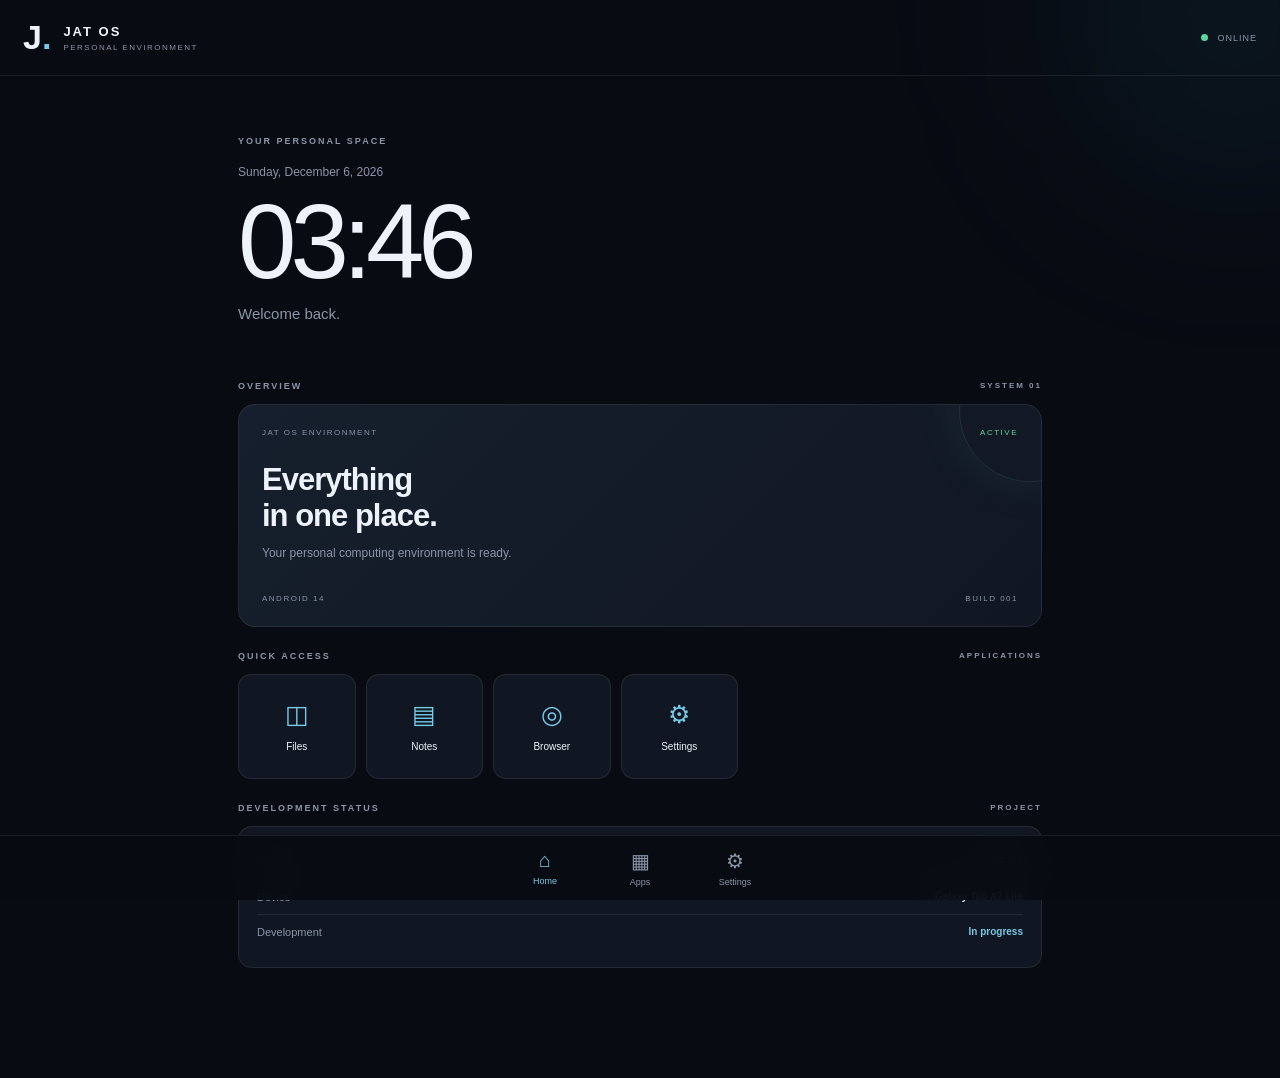
==== android/launcher/app/src/main/assets/jat-os/index.html @ a44425e5 "Build native JAT OS Android home launcher" ====
<!DOCTYPE html>
<html lang="en">
<head>
<meta charset="UTF-8">
<meta name="viewport" content="width=device-width,initial-scale=1,maximum-scale=1,user-scalable=no">
<meta name="theme-color" content="#080b12">
<title>JAT OS</title>
<link rel="stylesheet" href="style.css">
</head>
<body>

<div class="ambient"></div>

<header>
  <div class="brand">
    <div class="logo">J<span>.</span></div>
    <div>
      <div class="brand-name">JAT OS</div>
      <div class="brand-sub">PERSONAL ENVIRONMENT</div>
    </div>
  </div>
  <div class="system-status">
    <span class="status-dot"></span>
    <span>ONLINE</span>
  </div>
</header>

<main>
  <section id="home" class="screen active">
    <div class="greeting">
      <div class="eyebrow">YOUR PERSONAL SPACE</div>
      <div id="date" class="date"></div>
      <div id="clock" class="clock">00:00</div>
      <div class="welcome">Welcome back.</div>
    </div>

    <div class="section-heading">
      <span>OVERVIEW</span>
      <span class="muted">SYSTEM 01</span>
    </div>

    <div class="system-card">
      <div class="card-top">
        <span>JAT OS ENVIRONMENT</span>
        <span class="live">ACTIVE</span>
      </div>
      <div class="system-title">Everything<br>in one place.</div>
      <div class="system-description">
        Your personal computing environment is ready.
      </div>
      <div class="card-bottom">
        <span>ANDROID 14</span>
        <span>BUILD 001</span>
      </div>
    </div>

    <div class="section-heading">
      <span>QUICK ACCESS</span>
      <span class="muted">APPLICATIONS</span>
    </div>

    <div class="quick-grid">
      <button class="quick-item" data-app="Files">
        <span class="app-icon">◫</span>
        <span>Files</span>
      </button>
      <button class="quick-item" data-app="Notes">
        <span class="app-icon">▤</span>
        <span>Notes</span>
      </button>
      <button class="quick-item" data-app="Browser">
        <span class="app-icon">◎</span>
        <span>Browser</span>
      </button>
      <button class="quick-item" data-app="Settings">
        <span class="app-icon">⚙</span>
        <span>Settings</span>
      </button>
    </div>

    <div class="section-heading">
      <span>DEVELOPMENT STATUS</span>
      <span class="muted">PROJECT</span>
    </div>

    <div class="info-card">
      <div class="info-row">
        <span>Project</span>
        <strong>JAT OS</strong>
      </div>
      <div class="info-row">
        <span>Device</span>
        <strong>Galaxy Tab A7 Lite</strong>
      </div>
      <div class="info-row">
        <span>Development</span>
        <strong class="accent">In progress</strong>
      </div>
    </div>
  </section>

  <section id="apps" class="screen">
    <div class="page-title">Applications</div>
    <div class="page-subtitle">YOUR DIGITAL WORKSPACE</div>

    <input id="search" class="search" placeholder="Search applications..." autocomplete="off">

    <div id="app-list" class="app-list">
      <button class="app-entry" data-app="Files"><span>◫</span><div><b>Files</b><small>File management</small></div></button>
      <button class="app-entry" data-app="Notes"><span>▤</span><div><b>Notes</b><small>Personal workspace</small></div></button>
      <button class="app-entry" data-app="Browser"><span>◎</span><div><b>Browser</b><small>Internet access</small></div></button>
      <button class="app-entry" data-app="Calculator"><span>⊞</span><div><b>Calculator</b><small>Calculations</small></div></button>
      <button class="app-entry" data-app="Settings"><span>⚙</span><div><b>Settings</b><small>Environment configuration</small></div></button>
      <button class="app-entry" data-app="Terminal"><span>⌘</span><div><b>Terminal</b><small>Development environment</small></div></button>
    </div>
  </section>

  <section id="settings" class="screen">
    <div class="page-title">Settings</div>
    <div class="page-subtitle">ENVIRONMENT CONFIGURATION</div>

    <div class="settings-group">
      <div class="settings-label">APPEARANCE</div>
      <div class="setting">
        <div><b>Light interface</b><small>Change the environment theme</small></div>
        <button id="theme-toggle" class="toggle">OFF</button>
      </div>
    </div>

    <div class="settings-group">
      <div class="settings-label">DEVICE INFORMATION</div>
      <div class="info-row"><span>Device</span><strong>SM-T225</strong></div>
      <div class="info-row"><span>Android</span><strong>14</strong></div>
      <div class="info-row"><span>Architecture</span><strong>ARM64</strong></div>
      <div class="info-row"><span>Interface version</span><strong>0.1.0</strong></div>
    </div>

    <div class="settings-group">
      <div class="settings-label">ABOUT</div>
      <div class="system-card compact">
        <div class="system-title">JAT OS</div>
        <div class="system-description">A personal Android computing environment, developed independently.</div>
      </div>
    </div>
  </section>

  <section id="notes" class="screen">
    <div class="page-title">Notes</div>
    <div class="page-subtitle">PERSONAL WORKSPACE</div>
    <textarea id="notes-input" placeholder="Write something..."></textarea>
    <div class="note-footer">
      <span id="save-status">Saved locally</span>
      <button id="clear-notes">CLEAR</button>
    </div>
  </section>

  <section id="detail" class="screen">
    <button id="back-button" class="back">← BACK</button>
    <div class="page-title" id="detail-title">Application</div>
    <div class="page-subtitle">APPLICATION INFORMATION</div>
    <div class="system-card">
      <div class="system-title" id="detail-name"></div>
      <div class="system-description" id="detail-description"></div>
    </div>
    <div id="detail-action"></div>
  </section>
</main>

<nav>
  <button class="nav-item active" data-screen="home">
    <span>⌂</span><small>Home</small>
  </button>
  <button class="nav-item" data-screen="apps">
    <span>▦</span><small>Apps</small>
  </button>
  <button class="nav-item" data-screen="settings">
    <span>⚙</span><small>Settings</small>
  </button>
</nav>

<div id="toast"></div>

<script src="app.js"></script>
</body>
</html>
---- android/launcher/app/src/main/assets/jat-os/style.css ----
:root {
  --bg:#080b12;
  --panel:#111722;
  --panel2:#161f2d;
  --text:#eef2fa;
  --muted:#8995a8;
  --accent:#77c9e8;
  --border:rgba(255,255,255,.08);
}

* {box-sizing:border-box}

body {
  margin:0;
  background:var(--bg);
  color:var(--text);
  font-family:Arial,sans-serif;
  min-height:100vh;
  overflow-x:hidden;
  transition:.3s;
}

body.light {
  --bg:#edf1f6;
  --panel:#fff;
  --panel2:#e1e8f0;
  --text:#17202c;
  --muted:#667487;
  --accent:#187fa9;
  --border:rgba(0,0,0,.1);
}

.ambient {
  position:fixed;
  width:330px;
  height:330px;
  border-radius:50%;
  background:rgba(53,143,190,.09);
  filter:blur(100px);
  top:-150px;
  right:-120px;
  pointer-events:none;
}

header {
  height:76px;
  padding:0 23px;
  display:flex;
  align-items:center;
  justify-content:space-between;
  border-bottom:1px solid var(--border);
  position:relative;
  z-index:2;
}

.brand {display:flex;align-items:center;gap:12px}
.logo {font-size:34px;font-weight:900;color:var(--text)}
.logo span {color:var(--accent)}
.brand-name {font-size:13px;font-weight:800;letter-spacing:2px}
.brand-sub {font-size:8px;color:var(--muted);letter-spacing:1.5px;margin-top:4px}

.system-status {font-size:9px;letter-spacing:1px;color:var(--muted)}
.status-dot {display:inline-block;width:7px;height:7px;border-radius:50%;background:#5bd4a1;margin-right:6px}

main {
  width:min(100%,850px);
  margin:auto;
  padding:27px 23px 110px;
}

.screen {display:none;animation:appear .35s ease}
.screen.active {display:block}

@keyframes appear {
  from {opacity:0;transform:translateY(9px)}
  to {opacity:1;transform:translateY(0)}
}

.greeting {padding:20px 0 35px}
.eyebrow,.section-heading,.page-subtitle,.settings-label {
  font-size:9px;
  letter-spacing:2px;
  color:var(--muted);
  font-weight:bold;
}
.date {font-size:12px;color:var(--muted);margin-top:19px}
.clock {font-size:clamp(65px,13vw,105px);font-weight:200;letter-spacing:-6px;margin-top:3px}
.welcome {font-size:15px;color:var(--muted);margin-top:3px}

.section-heading {
  display:flex;
  justify-content:space-between;
  margin:24px 0 13px;
}

.muted {color:var(--muted);font-size:8px}

.system-card {
  padding:23px;
  background:linear-gradient(135deg,var(--panel2),var(--panel));
  border:1px solid var(--border);
  border-radius:17px;
  position:relative;
  overflow:hidden;
}

.system-card:after {
  content:"";
  position:absolute;
  width:140px;
  height:140px;
  border:1px solid rgba(119,201,232,.13);
  border-radius:50%;
  right:-60px;
  top:-65px;
  box-shadow:0 0 50px rgba(119,201,232,.08);
}

.card-top,.card-bottom {
  display:flex;
  justify-content:space-between;
  font-size:8px;
  letter-spacing:1.5px;
  color:var(--muted);
}

.live {color:#5bd4a1}
.system-title {font-size:31px;line-height:1.15;font-weight:700;margin:25px 0 10px;letter-spacing:-1px}
.system-description {font-size:12px;color:var(--muted);line-height:1.7;max-width:330px}
.card-bottom {margin-top:30px}

.quick-grid {
  display:grid;
  grid-template-columns:repeat(4,1fr);
  gap:10px;
}

.quick-item {
  border:1px solid var(--border);
  background:var(--panel);
  color:var(--text);
  border-radius:13px;
  min-height:105px;
  display:flex;
  flex-direction:column;
  justify-content:center;
  align-items:center;
  gap:12px;
  font-size:10px;
  cursor:pointer;
}

.app-icon {font-size:25px;color:var(--accent)}
button {font-family:inherit}
button:active {transform:scale(.96)}

.info-card,.settings-group {
  padding:18px;
  background:var(--panel);
  border:1px solid var(--border);
  border-radius:14px;
}

.info-row {
  display:flex;
  justify-content:space-between;
  align-items:center;
  padding:11px 0;
  font-size:11px;
  border-bottom:1px solid var(--border);
  gap:10px;
}
.info-row:last-child {border:0}
.info-row span {color:var(--muted)}
.info-row strong {font-size:10px;text-align:right}
.accent {color:var(--accent)}

.page-title {font-size:34px;font-weight:700;letter-spacing:-1.5px;margin:22px 0 5px}
.page-subtitle {margin-bottom:30px}

.search,textarea {
  width:100%;
  border:1px solid var(--border);
  background:var(--panel);
  color:var(--text);
  border-radius:12px;
  padding:15px;
  outline:none;
  font:inherit;
  font-size:12px;
}

.search:focus,textarea:focus {border-color:var(--accent)}

.app-list {display:grid;gap:10px;margin-top:20px}
.app-entry {
  display:flex;
  align-items:center;
  gap:16px;
  padding:17px;
  background:var(--panel);
  border:1px solid var(--border);
  border-radius:13px;
  color:var(--text);
  text-align:left;
  cursor:pointer;
}
.app-entry>span {font-size:25px;color:var(--accent);width:30px;text-align:center}
.app-entry b {font-size:12px;display:block}
.app-entry small {font-size:10px;color:var(--muted);display:block;margin-top:5px}

.settings-group {margin-bottom:14px}
.settings-label {margin-bottom:14px}
.setting {display:flex;align-items:center;justify-content:space-between;gap:10px}
.setting b {font-size:12px}
.setting small {display:block;color:var(--muted);font-size:10px;margin-top:5px}
.toggle {
  padding:9px 14px;
  border-radius:20px;
  border:1px solid var(--border);
  background:var(--panel2);
  color:var(--text);
  font-size:9px;
}
.compact {padding:15px}
.compact .system-title {font-size:22px;margin:5px 0 10px}

textarea {min-height:240px;resize:vertical}
.note-footer {display:flex;justify-content:space-between;align-items:center;margin-top:13px;color:var(--muted);font-size:10px}
.note-footer button,.back {
  background:transparent;
  color:var(--accent);
  border:1px solid var(--border);
  padding:10px 13px;
  border-radius:9px;
  font-size:9px;
  letter-spacing:1px;
}

.back {margin-bottom:20px}
#detail-action {margin-top:20px}

nav {
  position:fixed;
  z-index:5;
  bottom:0;
  left:0;
  right:0;
  display:flex;
  justify-content:center;
  gap:35px;
  padding:12px 20px calc(12px + env(safe-area-inset-bottom));
  background:color-mix(in srgb,var(--bg) 92%,transparent);
  backdrop-filter:blur(20px);
  border-top:1px solid var(--border);
}

.nav-item {
  border:0;
  background:transparent;
  color:var(--muted);
  display:flex;
  flex-direction:column;
  align-items:center;
  gap:4px;
  min-width:60px;
}
.nav-item span {font-size:20px}
.nav-item small {font-size:9px}
.nav-item.active {color:var(--accent)}

#toast {
  position:fixed;
  bottom:90px;
  left:50%;
  transform:translate(-50%,15px);
  background:var(--panel2);
  border:1px solid var(--border);
  color:var(--text);
  padding:12px 17px;
  border-radius:10px;
  font-size:11px;
  opacity:0;
  pointer-events:none;
  transition:.25s;
  z-index:10;
}
#toast.show {opacity:1;transform:translate(-50%,0)}

@media(min-width:650px) {
  main {padding-top:40px}
  .quick-grid {max-width:500px}
}
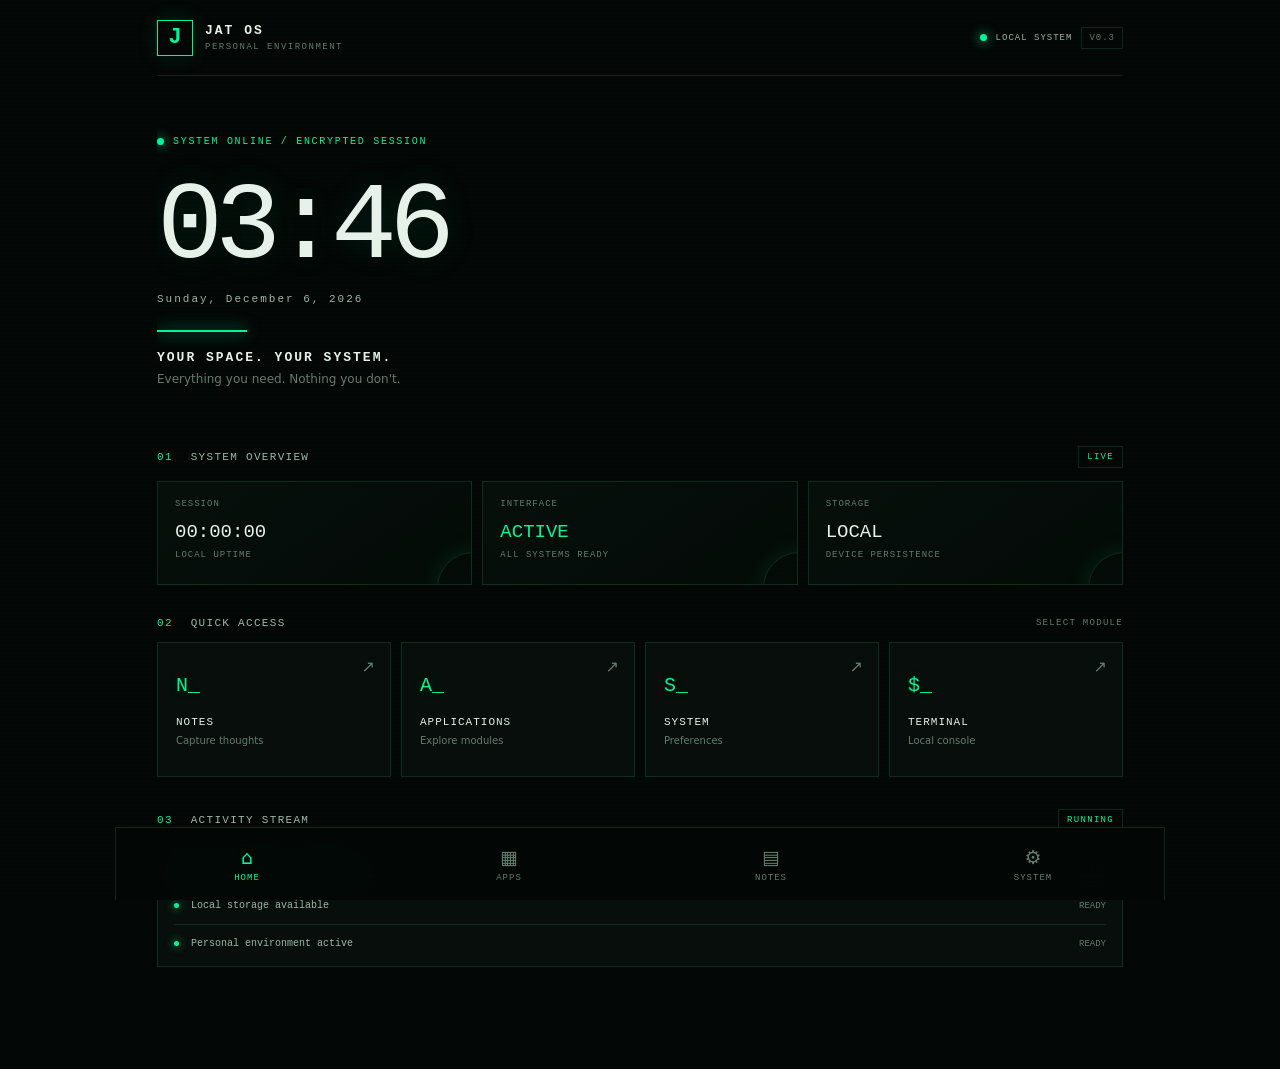
==== commit 0e4419e7: "Upgrade JAT OS with animated cyber interface" ====
--- a/android/launcher/app/src/main/assets/jat-os/index.html
+++ b/android/launcher/app/src/main/assets/jat-os/index.html
@@ -3,183 +3,114 @@
 <head>
 <meta charset="UTF-8">
 <meta name="viewport" content="width=device-width,initial-scale=1,maximum-scale=1,user-scalable=no">
-<meta name="theme-color" content="#080b12">
+<meta name="theme-color" content="#030706">
 <title>JAT OS</title>
 <link rel="stylesheet" href="style.css">
 </head>
 <body>
+<canvas id="matrix"></canvas>
+<div class="scanline"></div>
+<div class="app-shell">
 
-<div class="ambient"></div>
-
-<header>
+<header class="topbar">
   <div class="brand">
-    <div class="logo">J<span>.</span></div>
-    <div>
-      <div class="brand-name">JAT OS</div>
-      <div class="brand-sub">PERSONAL ENVIRONMENT</div>
-    </div>
+    <div class="brand-mark">J</div>
+    <div><strong>JAT OS</strong><small>PERSONAL ENVIRONMENT</small></div>
   </div>
-  <div class="system-status">
-    <span class="status-dot"></span>
-    <span>ONLINE</span>
-  </div>
+  <div class="top-status"><span class="pulse"></span> LOCAL SYSTEM <span class="version">V0.3</span></div>
 </header>
 
 <main>
-  <section id="home" class="screen active">
-    <div class="greeting">
-      <div class="eyebrow">YOUR PERSONAL SPACE</div>
-      <div id="date" class="date"></div>
-      <div id="clock" class="clock">00:00</div>
-      <div class="welcome">Welcome back.</div>
+<section class="screen active" id="home">
+  <div class="hero">
+    <div class="eyebrow"><span class="pulse"></span> SYSTEM ONLINE / ENCRYPTED SESSION</div>
+    <div class="hero-time" id="clock">00:00</div>
+    <div class="hero-date" id="date">LOADING DATE...</div>
+    <div class="hero-line"></div>
+    <div class="hero-message">YOUR SPACE. YOUR SYSTEM.</div>
+    <div class="hero-sub">Everything you need. Nothing you don't.</div>
+  </div>
+
+  <div class="section-head"><div><span class="section-index">01</span> SYSTEM OVERVIEW</div><span class="live-label">LIVE</span></div>
+  <div class="stats-grid">
+    <div class="stat-card"><span class="stat-label">SESSION</span><strong id="sessionTime">00:00:00</strong><small>LOCAL UPTIME</small></div>
+    <div class="stat-card"><span class="stat-label">INTERFACE</span><strong class="green">ACTIVE</strong><small>ALL SYSTEMS READY</small></div>
+    <div class="stat-card"><span class="stat-label">STORAGE</span><strong>LOCAL</strong><small>DEVICE PERSISTENCE</small></div>
+  </div>
+
+  <div class="section-head"><div><span class="section-index">02</span> QUICK ACCESS</div><span class="muted">SELECT MODULE</span></div>
+  <div class="quick-grid">
+    <button class="module-card" data-open="notes"><span class="module-icon">N_</span><strong>NOTES</strong><small>Capture thoughts</small><span class="card-arrow">↗</span></button>
+    <button class="module-card" data-open="apps"><span class="module-icon">A_</span><strong>APPLICATIONS</strong><small>Explore modules</small><span class="card-arrow">↗</span></button>
+    <button class="module-card" data-open="system"><span class="module-icon">S_</span><strong>SYSTEM</strong><small>Preferences</small><span class="card-arrow">↗</span></button>
+    <button class="module-card" data-open="terminal"><span class="module-icon">$_</span><strong>TERMINAL</strong><small>Local console</small><span class="card-arrow">↗</span></button>
+  </div>
+
+  <div class="section-head"><div><span class="section-index">03</span> ACTIVITY STREAM</div><span class="live-label">RUNNING</span></div>
+  <div class="activity-panel" id="activity">
+    <div class="activity-row"><span class="activity-dot"></span><span>JAT OS interface initialized</span><time>NOW</time></div>
+    <div class="activity-row"><span class="activity-dot"></span><span>Local storage available</span><time>READY</time></div>
+    <div class="activity-row"><span class="activity-dot"></span><span>Personal environment active</span><time>READY</time></div>
+  </div>
+</section>
+
+<section class="screen" id="apps">
+  <div class="page-heading"><span class="eyebrow">MODULE DIRECTORY / 02</span><h1>Applications<span class="green">.</span></h1><p>Your tools, organized in one place.</p></div>
+  <div class="search-wrap"><span>⌕</span><input id="appSearch" placeholder="Search modules..." autocomplete="off"></div>
+  <div class="app-grid" id="appGrid">
+    <button class="app-tile" data-open="notes" data-name="notes"><span>N_</span><strong>Notes</strong><small>Personal workspace</small></button>
+    <button class="app-tile" data-open="terminal" data-name="terminal"><span>$_</span><strong>Terminal</strong><small>Local command log</small></button>
+    <button class="app-tile" data-open="system" data-name="system"><span>S_</span><strong>System</strong><small>Preferences</small></button>
+    <button class="app-tile" data-open="home" data-name="dashboard"><span>H_</span><strong>Dashboard</strong><small>System overview</small></button>
+  </div>
+  <p class="empty-state" id="noApps" hidden>No matching modules found.</p>
+</section>
+
+<section class="screen" id="notes">
+  <div class="page-heading"><span class="eyebrow">PERSONAL STORAGE / 03</span><h1>Notes<span class="green">.</span></h1><p>A private space for your thoughts and ideas.</p></div>
+  <div class="editor-panel">
+    <div class="editor-top"><span>UNTITLED DOCUMENT</span><span id="saveStatus">LOCAL DRAFT</span></div>
+    <textarea id="notesArea" placeholder="Start writing something..."></textarea>
+    <div class="editor-bottom"><span id="charCount">0 CHARACTERS</span><button class="action-button" id="saveNote">SAVE LOCALLY ↗</button></div>
+  </div>
+  <div class="info-strip"><span class="pulse"></span> Your notes are stored on this device in this app's local storage.</div>
+</section>
+
+<section class="screen" id="terminal">
+  <div class="page-heading"><span class="eyebrow">LOCAL CONSOLE / 04</span><h1>Terminal<span class="green">.</span></h1><p>A visual console for your JAT OS session.</p></div>
+  <div class="terminal-window">
+    <div class="terminal-bar"><span></span><span></span><span></span><b>JAT // LOCAL CONSOLE</b></div>
+    <div class="terminal-content" id="terminalOutput">
+      <p class="dim">JAT OS LOCAL CONSOLE [SIMULATED INTERFACE]</p>
+      <p class="green-text">Session initialized.</p>
+      <p>Type <b>help</b> to view available interface commands.</p>
     </div>
+    <form id="terminalForm"><label>JAT <span>›</span></label><input id="terminalInput" autocomplete="off" spellcheck="false" placeholder="Type help..."></form>
+  </div>
+  <p class="warning-note">This is a local visual console, not an Android shell. It does not execute device commands.</p>
+</section>
 
-    <div class="section-heading">
-      <span>OVERVIEW</span>
-      <span class="muted">SYSTEM 01</span>
-    </div>
-
-    <div class="system-card">
-      <div class="card-top">
-        <span>JAT OS ENVIRONMENT</span>
-        <span class="live">ACTIVE</span>
-      </div>
-      <div class="system-title">Everything<br>in one place.</div>
-      <div class="system-description">
-        Your personal computing environment is ready.
-      </div>
-      <div class="card-bottom">
-        <span>ANDROID 14</span>
-        <span>BUILD 001</span>
-      </div>
-    </div>
-
-    <div class="section-heading">
-      <span>QUICK ACCESS</span>
-      <span class="muted">APPLICATIONS</span>
-    </div>
-
-    <div class="quick-grid">
-      <button class="quick-item" data-app="Files">
-        <span class="app-icon">◫</span>
-        <span>Files</span>
-      </button>
-      <button class="quick-item" data-app="Notes">
-        <span class="app-icon">▤</span>
-        <span>Notes</span>
-      </button>
-      <button class="quick-item" data-app="Browser">
-        <span class="app-icon">◎</span>
-        <span>Browser</span>
-      </button>
-      <button class="quick-item" data-app="Settings">
-        <span class="app-icon">⚙</span>
-        <span>Settings</span>
-      </button>
-    </div>
-
-    <div class="section-heading">
-      <span>DEVELOPMENT STATUS</span>
-      <span class="muted">PROJECT</span>
-    </div>
-
-    <div class="info-card">
-      <div class="info-row">
-        <span>Project</span>
-        <strong>JAT OS</strong>
-      </div>
-      <div class="info-row">
-        <span>Device</span>
-        <strong>Galaxy Tab A7 Lite</strong>
-      </div>
-      <div class="info-row">
-        <span>Development</span>
-        <strong class="accent">In progress</strong>
-      </div>
-    </div>
-  </section>
-
-  <section id="apps" class="screen">
-    <div class="page-title">Applications</div>
-    <div class="page-subtitle">YOUR DIGITAL WORKSPACE</div>
-
-    <input id="search" class="search" placeholder="Search applications..." autocomplete="off">
-
-    <div id="app-list" class="app-list">
-      <button class="app-entry" data-app="Files"><span>◫</span><div><b>Files</b><small>File management</small></div></button>
-      <button class="app-entry" data-app="Notes"><span>▤</span><div><b>Notes</b><small>Personal workspace</small></div></button>
-      <button class="app-entry" data-app="Browser"><span>◎</span><div><b>Browser</b><small>Internet access</small></div></button>
-      <button class="app-entry" data-app="Calculator"><span>⊞</span><div><b>Calculator</b><small>Calculations</small></div></button>
-      <button class="app-entry" data-app="Settings"><span>⚙</span><div><b>Settings</b><small>Environment configuration</small></div></button>
-      <button class="app-entry" data-app="Terminal"><span>⌘</span><div><b>Terminal</b><small>Development environment</small></div></button>
-    </div>
-  </section>
-
-  <section id="settings" class="screen">
-    <div class="page-title">Settings</div>
-    <div class="page-subtitle">ENVIRONMENT CONFIGURATION</div>
-
-    <div class="settings-group">
-      <div class="settings-label">APPEARANCE</div>
-      <div class="setting">
-        <div><b>Light interface</b><small>Change the environment theme</small></div>
-        <button id="theme-toggle" class="toggle">OFF</button>
-      </div>
-    </div>
-
-    <div class="settings-group">
-      <div class="settings-label">DEVICE INFORMATION</div>
-      <div class="info-row"><span>Device</span><strong>SM-T225</strong></div>
-      <div class="info-row"><span>Android</span><strong>14</strong></div>
-      <div class="info-row"><span>Architecture</span><strong>ARM64</strong></div>
-      <div class="info-row"><span>Interface version</span><strong>0.1.0</strong></div>
-    </div>
-
-    <div class="settings-group">
-      <div class="settings-label">ABOUT</div>
-      <div class="system-card compact">
-        <div class="system-title">JAT OS</div>
-        <div class="system-description">A personal Android computing environment, developed independently.</div>
-      </div>
-    </div>
-  </section>
-
-  <section id="notes" class="screen">
-    <div class="page-title">Notes</div>
-    <div class="page-subtitle">PERSONAL WORKSPACE</div>
-    <textarea id="notes-input" placeholder="Write something..."></textarea>
-    <div class="note-footer">
-      <span id="save-status">Saved locally</span>
-      <button id="clear-notes">CLEAR</button>
-    </div>
-  </section>
-
-  <section id="detail" class="screen">
-    <button id="back-button" class="back">← BACK</button>
-    <div class="page-title" id="detail-title">Application</div>
-    <div class="page-subtitle">APPLICATION INFORMATION</div>
-    <div class="system-card">
-      <div class="system-title" id="detail-name"></div>
-      <div class="system-description" id="detail-description"></div>
-    </div>
-    <div id="detail-action"></div>
-  </section>
+<section class="screen" id="system">
+  <div class="page-heading"><span class="eyebrow">CONFIGURATION / 05</span><h1>System<span class="green">.</span></h1><p>Personalize your environment.</p></div>
+  <div class="settings-list">
+    <div class="setting-row"><div><strong>Visual theme</strong><small>Choose interface appearance</small></div><button class="action-button" id="themeToggle">TOGGLE THEME</button></div>
+    <div class="setting-row"><div><strong>Ambient animation</strong><small>Animated matrix background</small></div><label class="switch"><input type="checkbox" id="animationToggle" checked><span></span></label></div>
+    <div class="setting-row"><div><strong>Clock format</strong><small>Choose time display</small></div><button class="action-button" id="clockToggle">12 / 24 HOUR</button></div>
+    <div class="setting-row"><div><strong>Interface version</strong><small>JAT OS visual environment</small></div><span class="setting-value">0.3.0</span></div>
+    <div class="setting-row"><div><strong>Storage mode</strong><small>Browser local storage</small></div><span class="setting-value green">LOCAL</span></div>
+  </div>
+  <div class="danger-panel"><strong>LOCAL DATA</strong><p>Clear saved notes and interface preferences from this app.</p><button class="action-button danger" id="clearData">CLEAR LOCAL DATA</button></div>
+</section>
 </main>
 
-<nav>
-  <button class="nav-item active" data-screen="home">
-    <span>⌂</span><small>Home</small>
-  </button>
-  <button class="nav-item" data-screen="apps">
-    <span>▦</span><small>Apps</small>
-  </button>
-  <button class="nav-item" data-screen="settings">
-    <span>⚙</span><small>Settings</small>
-  </button>
+<nav class="bottom-nav">
+  <button class="nav-item active" data-screen="home"><span>⌂</span><small>HOME</small></button>
+  <button class="nav-item" data-screen="apps"><span>▦</span><small>APPS</small></button>
+  <button class="nav-item" data-screen="notes"><span>▤</span><small>NOTES</small></button>
+  <button class="nav-item" data-screen="system"><span>⚙</span><small>SYSTEM</small></button>
 </nav>
-
-<div id="toast"></div>
-
+<div class="toast" id="toast"></div>
+</div>
 <script src="app.js"></script>
 </body>
 </html>
--- a/android/launcher/app/src/main/assets/jat-os/style.css
+++ b/android/launcher/app/src/main/assets/jat-os/style.css
@@ -1,293 +1,111 @@
-:root {
-  --bg:#080b12;
-  --panel:#111722;
-  --panel2:#161f2d;
-  --text:#eef2fa;
-  --muted:#8995a8;
-  --accent:#77c9e8;
-  --border:rgba(255,255,255,.08);
+:root{
+  --bg:#030706;--panel:rgba(8,17,13,.88);--panel2:#0a1510;
+  --line:rgba(65,180,119,.19);--green:#00f59a;--soft:#9bb8a8;
+  --muted:#647c6e;--text:#e6f1e9;--danger:#ff6868;
+  --glow:rgba(0,255,145,.12)
 }
-
-* {box-sizing:border-box}
-
-body {
-  margin:0;
-  background:var(--bg);
-  color:var(--text);
-  font-family:Arial,sans-serif;
-  min-height:100vh;
-  overflow-x:hidden;
-  transition:.3s;
-}
-
-body.light {
-  --bg:#edf1f6;
-  --panel:#fff;
-  --panel2:#e1e8f0;
-  --text:#17202c;
-  --muted:#667487;
-  --accent:#187fa9;
-  --border:rgba(0,0,0,.1);
-}
-
-.ambient {
-  position:fixed;
-  width:330px;
-  height:330px;
-  border-radius:50%;
-  background:rgba(53,143,190,.09);
-  filter:blur(100px);
-  top:-150px;
-  right:-120px;
-  pointer-events:none;
-}
-
-header {
-  height:76px;
-  padding:0 23px;
-  display:flex;
-  align-items:center;
-  justify-content:space-between;
-  border-bottom:1px solid var(--border);
-  position:relative;
-  z-index:2;
-}
-
-.brand {display:flex;align-items:center;gap:12px}
-.logo {font-size:34px;font-weight:900;color:var(--text)}
-.logo span {color:var(--accent)}
-.brand-name {font-size:13px;font-weight:800;letter-spacing:2px}
-.brand-sub {font-size:8px;color:var(--muted);letter-spacing:1.5px;margin-top:4px}
-
-.system-status {font-size:9px;letter-spacing:1px;color:var(--muted)}
-.status-dot {display:inline-block;width:7px;height:7px;border-radius:50%;background:#5bd4a1;margin-right:6px}
-
-main {
-  width:min(100%,850px);
-  margin:auto;
-  padding:27px 23px 110px;
-}
-
-.screen {display:none;animation:appear .35s ease}
-.screen.active {display:block}
-
-@keyframes appear {
-  from {opacity:0;transform:translateY(9px)}
-  to {opacity:1;transform:translateY(0)}
-}
-
-.greeting {padding:20px 0 35px}
-.eyebrow,.section-heading,.page-subtitle,.settings-label {
-  font-size:9px;
-  letter-spacing:2px;
-  color:var(--muted);
-  font-weight:bold;
-}
-.date {font-size:12px;color:var(--muted);margin-top:19px}
-.clock {font-size:clamp(65px,13vw,105px);font-weight:200;letter-spacing:-6px;margin-top:3px}
-.welcome {font-size:15px;color:var(--muted);margin-top:3px}
-
-.section-heading {
-  display:flex;
-  justify-content:space-between;
-  margin:24px 0 13px;
-}
-
-.muted {color:var(--muted);font-size:8px}
-
-.system-card {
-  padding:23px;
-  background:linear-gradient(135deg,var(--panel2),var(--panel));
-  border:1px solid var(--border);
-  border-radius:17px;
-  position:relative;
-  overflow:hidden;
-}
-
-.system-card:after {
-  content:"";
-  position:absolute;
-  width:140px;
-  height:140px;
-  border:1px solid rgba(119,201,232,.13);
-  border-radius:50%;
-  right:-60px;
-  top:-65px;
-  box-shadow:0 0 50px rgba(119,201,232,.08);
-}
-
-.card-top,.card-bottom {
-  display:flex;
-  justify-content:space-between;
-  font-size:8px;
-  letter-spacing:1.5px;
-  color:var(--muted);
-}
-
-.live {color:#5bd4a1}
-.system-title {font-size:31px;line-height:1.15;font-weight:700;margin:25px 0 10px;letter-spacing:-1px}
-.system-description {font-size:12px;color:var(--muted);line-height:1.7;max-width:330px}
-.card-bottom {margin-top:30px}
-
-.quick-grid {
-  display:grid;
-  grid-template-columns:repeat(4,1fr);
-  gap:10px;
-}
-
-.quick-item {
-  border:1px solid var(--border);
-  background:var(--panel);
-  color:var(--text);
-  border-radius:13px;
-  min-height:105px;
-  display:flex;
-  flex-direction:column;
-  justify-content:center;
-  align-items:center;
-  gap:12px;
-  font-size:10px;
-  cursor:pointer;
-}
-
-.app-icon {font-size:25px;color:var(--accent)}
-button {font-family:inherit}
-button:active {transform:scale(.96)}
-
-.info-card,.settings-group {
-  padding:18px;
-  background:var(--panel);
-  border:1px solid var(--border);
-  border-radius:14px;
-}
-
-.info-row {
-  display:flex;
-  justify-content:space-between;
-  align-items:center;
-  padding:11px 0;
-  font-size:11px;
-  border-bottom:1px solid var(--border);
-  gap:10px;
-}
-.info-row:last-child {border:0}
-.info-row span {color:var(--muted)}
-.info-row strong {font-size:10px;text-align:right}
-.accent {color:var(--accent)}
-
-.page-title {font-size:34px;font-weight:700;letter-spacing:-1.5px;margin:22px 0 5px}
-.page-subtitle {margin-bottom:30px}
-
-.search,textarea {
-  width:100%;
-  border:1px solid var(--border);
-  background:var(--panel);
-  color:var(--text);
-  border-radius:12px;
-  padding:15px;
-  outline:none;
-  font:inherit;
-  font-size:12px;
-}
-
-.search:focus,textarea:focus {border-color:var(--accent)}
-
-.app-list {display:grid;gap:10px;margin-top:20px}
-.app-entry {
-  display:flex;
-  align-items:center;
-  gap:16px;
-  padding:17px;
-  background:var(--panel);
-  border:1px solid var(--border);
-  border-radius:13px;
-  color:var(--text);
-  text-align:left;
-  cursor:pointer;
-}
-.app-entry>span {font-size:25px;color:var(--accent);width:30px;text-align:center}
-.app-entry b {font-size:12px;display:block}
-.app-entry small {font-size:10px;color:var(--muted);display:block;margin-top:5px}
-
-.settings-group {margin-bottom:14px}
-.settings-label {margin-bottom:14px}
-.setting {display:flex;align-items:center;justify-content:space-between;gap:10px}
-.setting b {font-size:12px}
-.setting small {display:block;color:var(--muted);font-size:10px;margin-top:5px}
-.toggle {
-  padding:9px 14px;
-  border-radius:20px;
-  border:1px solid var(--border);
-  background:var(--panel2);
-  color:var(--text);
-  font-size:9px;
-}
-.compact {padding:15px}
-.compact .system-title {font-size:22px;margin:5px 0 10px}
-
-textarea {min-height:240px;resize:vertical}
-.note-footer {display:flex;justify-content:space-between;align-items:center;margin-top:13px;color:var(--muted);font-size:10px}
-.note-footer button,.back {
-  background:transparent;
-  color:var(--accent);
-  border:1px solid var(--border);
-  padding:10px 13px;
-  border-radius:9px;
-  font-size:9px;
-  letter-spacing:1px;
-}
-
-.back {margin-bottom:20px}
-#detail-action {margin-top:20px}
-
-nav {
-  position:fixed;
-  z-index:5;
-  bottom:0;
-  left:0;
-  right:0;
-  display:flex;
-  justify-content:center;
-  gap:35px;
-  padding:12px 20px calc(12px + env(safe-area-inset-bottom));
-  background:color-mix(in srgb,var(--bg) 92%,transparent);
-  backdrop-filter:blur(20px);
-  border-top:1px solid var(--border);
-}
-
-.nav-item {
-  border:0;
-  background:transparent;
-  color:var(--muted);
-  display:flex;
-  flex-direction:column;
-  align-items:center;
-  gap:4px;
-  min-width:60px;
-}
-.nav-item span {font-size:20px}
-.nav-item small {font-size:9px}
-.nav-item.active {color:var(--accent)}
-
-#toast {
-  position:fixed;
-  bottom:90px;
-  left:50%;
-  transform:translate(-50%,15px);
-  background:var(--panel2);
-  border:1px solid var(--border);
-  color:var(--text);
-  padding:12px 17px;
-  border-radius:10px;
-  font-size:11px;
-  opacity:0;
-  pointer-events:none;
-  transition:.25s;
-  z-index:10;
-}
-#toast.show {opacity:1;transform:translate(-50%,0)}
-
-@media(min-width:650px) {
-  main {padding-top:40px}
-  .quick-grid {max-width:500px}
-}
+*{box-sizing:border-box}
+html,body{margin:0;min-height:100%;background:var(--bg);color:var(--text);font-family:Inter,system-ui,-apple-system,sans-serif}
+body{overflow-x:hidden}
+button,input,textarea{font:inherit}
+button{color:inherit}
+#matrix{position:fixed;inset:0;width:100%;height:100%;z-index:0;opacity:.27;pointer-events:none}
+.scanline{position:fixed;inset:0;z-index:1;pointer-events:none;background:repeating-linear-gradient(to bottom,transparent 0,transparent 3px,rgba(0,0,0,.11) 4px);opacity:.4}
+.app-shell{position:relative;z-index:2;max-width:1050px;min-height:100dvh;margin:auto;padding:0 24px 100px}
+.topbar{height:76px;display:flex;align-items:center;justify-content:space-between;border-bottom:1px solid var(--line)}
+.brand{display:flex;align-items:center;gap:12px}
+.brand-mark{width:36px;height:36px;display:grid;place-items:center;border:1px solid var(--green);color:var(--green);font:700 22px monospace;box-shadow:0 0 22px var(--glow)}
+.brand strong{display:block;font:700 13px monospace;letter-spacing:2px}
+.brand small{display:block;color:var(--muted);font:9px monospace;letter-spacing:1.5px;margin-top:4px}
+.top-status{font:9px monospace;color:var(--soft);letter-spacing:1px;display:flex;align-items:center;gap:9px}
+.version{color:var(--muted);border:1px solid var(--line);padding:5px 7px}
+.pulse{width:7px;height:7px;background:var(--green);border-radius:50%;display:inline-block;box-shadow:0 0 12px var(--green);animation:pulse 1.8s infinite}
+@keyframes pulse{50%{opacity:.35;box-shadow:0 0 3px var(--green)}}
+main{padding-top:24px}
+.screen{display:none;animation:appear .45s ease both}
+.screen.active{display:block}
+@keyframes appear{from{opacity:0;transform:translateY(9px)}to{opacity:1;transform:translateY(0)}}
+.hero{min-height:280px;padding:36px 0 28px;position:relative;overflow:hidden}
+.eyebrow{font:10px monospace;letter-spacing:1.7px;color:var(--green);display:flex;align-items:center;gap:9px}
+.hero-time{font:clamp(62px,13vw,110px) monospace;letter-spacing:-8px;line-height:1.1;margin-top:20px;text-shadow:0 0 34px var(--glow)}
+.hero-date{font:11px monospace;letter-spacing:2px;color:var(--soft);margin-top:5px}
+.hero-line{width:90px;height:2px;background:var(--green);box-shadow:0 0 16px var(--green);margin:25px 0 18px}
+.hero-message{font:700 13px monospace;letter-spacing:2px}
+.hero-sub{color:var(--muted);font-size:12px;margin-top:7px}
+.section-head{display:flex;justify-content:space-between;align-items:center;margin:32px 0 13px;font:11px monospace;letter-spacing:1.3px;color:var(--soft)}
+.section-index{color:var(--green);margin-right:10px}
+.live-label{font-size:9px;color:var(--green);border:1px solid var(--line);padding:5px 8px}
+.muted{font-size:9px;color:var(--muted)}
+.stats-grid{display:grid;grid-template-columns:repeat(3,1fr);gap:10px}
+.stat-card{background:linear-gradient(145deg,var(--panel),rgba(5,13,9,.65));border:1px solid var(--line);padding:17px;min-height:104px;position:relative;overflow:hidden}
+.stat-card:after{content:"";position:absolute;width:70px;height:70px;border:1px solid var(--line);border-radius:50%;right:-38px;bottom:-40px;box-shadow:0 0 25px var(--glow)}
+.stat-label,.stat-card small{display:block;font:9px monospace;color:var(--muted);letter-spacing:1px}
+.stat-card strong{display:block;font:19px monospace;margin:12px 0 7px}
+.green{color:var(--green)!important}
+.quick-grid{display:grid;grid-template-columns:repeat(4,1fr);gap:10px}
+.module-card,.app-tile{position:relative;text-align:left;background:var(--panel);border:1px solid var(--line);padding:18px;min-height:135px;cursor:pointer;transition:.25s}
+.module-card:active,.app-tile:active{transform:scale(.98)}
+.module-card:hover,.app-tile:hover{border-color:var(--green);background:var(--panel2);box-shadow:0 0 22px var(--glow)}
+.module-icon,.app-tile>span{display:block;color:var(--green);font:20px monospace;margin-bottom:19px;text-shadow:0 0 12px var(--glow)}
+.module-card strong,.app-tile strong{display:block;font:11px monospace;letter-spacing:1px}
+.module-card small,.app-tile small{display:block;color:var(--muted);font-size:10px;margin-top:7px}
+.card-arrow{position:absolute;right:15px;top:14px;color:var(--muted)}
+.activity-panel{border:1px solid var(--line);background:var(--panel);padding:4px 16px}
+.activity-row{display:flex;align-items:center;gap:12px;padding:13px 0;border-bottom:1px solid var(--line);font:10px monospace;color:var(--soft)}
+.activity-row:last-child{border:0}
+.activity-dot{width:5px;height:5px;border-radius:50%;background:var(--green);box-shadow:0 0 8px var(--green)}
+.activity-row time{margin-left:auto;color:var(--muted);font-size:9px}
+.page-heading{padding:38px 0 24px}
+.page-heading h1{font-size:clamp(34px,7vw,55px);letter-spacing:-2px;margin:15px 0 7px}
+.page-heading p{font-size:12px;color:var(--muted);margin:0}
+.search-wrap{height:50px;display:flex;align-items:center;gap:12px;padding:0 15px;background:var(--panel);border:1px solid var(--line);color:var(--green);margin-bottom:18px}
+.search-wrap input{background:transparent;border:0;outline:0;color:var(--text);width:100%;font-size:12px}
+.app-grid{display:grid;grid-template-columns:repeat(3,1fr);gap:12px}
+.app-tile{min-height:145px}
+.empty-state{color:var(--muted);font:11px monospace;padding:25px}
+.editor-panel,.terminal-window{border:1px solid var(--line);background:var(--panel)}
+.editor-top,.editor-bottom{display:flex;align-items:center;justify-content:space-between;padding:13px 15px;font:9px monospace;letter-spacing:1px;color:var(--muted);border-bottom:1px solid var(--line)}
+.editor-bottom{border-top:1px solid var(--line);border-bottom:0}
+#notesArea{display:block;width:100%;min-height:300px;resize:vertical;background:transparent;color:var(--text);border:0;outline:0;padding:20px;font:13px/1.8 monospace}
+#notesArea::placeholder{color:#53685b}
+.action-button{background:transparent;border:1px solid var(--green);color:var(--green);padding:10px 13px;font:9px monospace;letter-spacing:1px;cursor:pointer}
+.action-button:active{background:var(--green);color:#00150b}
+.info-strip{margin-top:15px;padding:14px;border:1px solid var(--line);font:10px monospace;color:var(--muted);display:flex;align-items:center;gap:10px}
+.terminal-bar{height:37px;background:#0b1711;border-bottom:1px solid var(--line);display:flex;align-items:center;gap:6px;padding:0 13px}
+.terminal-bar>span{width:7px;height:7px;border-radius:50%;background:#315d43}
+.terminal-bar b{font:9px monospace;color:var(--muted);margin-left:auto;letter-spacing:1px}
+.terminal-content{padding:18px;min-height:210px;font:11px/1.9 monospace;color:var(--soft)}
+.terminal-content p{margin:4px 0}
+.terminal-content .dim{color:var(--muted)}
+.green-text{color:var(--green)}
+#terminalForm{display:flex;gap:10px;align-items:center;padding:13px 16px;border-top:1px solid var(--line);font:12px monospace;color:var(--green)}
+#terminalInput{background:transparent;border:0;outline:0;color:var(--text);width:100%;font:12px monospace}
+.warning-note{font-size:10px;color:var(--muted);line-height:1.6}
+.settings-list{border:1px solid var(--line);background:var(--panel)}
+.setting-row{min-height:76px;padding:14px 16px;display:flex;align-items:center;justify-content:space-between;gap:15px;border-bottom:1px solid var(--line)}
+.setting-row:last-child{border:0}
+.setting-row strong{display:block;font:11px monospace}
+.setting-row small{display:block;color:var(--muted);font-size:10px;margin-top:6px}
+.setting-value{font:10px monospace;color:var(--muted)}
+.switch input{display:none}
+.switch span{width:37px;height:20px;border:1px solid var(--muted);display:block;border-radius:20px;position:relative}
+.switch span:after{content:"";position:absolute;width:12px;height:12px;left:3px;top:3px;background:var(--muted);border-radius:50%;transition:.2s}
+.switch input:checked+span{border-color:var(--green)}
+.switch input:checked+span:after{left:20px;background:var(--green);box-shadow:0 0 9px var(--green)}
+.danger-panel{margin-top:20px;border:1px solid rgba(255,104,104,.25);padding:17px}
+.danger-panel strong{font:10px monospace;color:var(--danger)}
+.danger-panel p{font-size:11px;color:var(--muted)}
+.danger{border-color:var(--danger);color:var(--danger)}
+.bottom-nav{position:fixed;z-index:5;bottom:0;left:0;right:0;max-width:1050px;margin:auto;height:73px;display:grid;grid-template-columns:repeat(4,1fr);background:rgba(3,8,6,.94);border:1px solid var(--line);border-bottom:0;backdrop-filter:blur(18px)}
+.nav-item{border:0;background:transparent;color:var(--muted);display:flex;flex-direction:column;align-items:center;justify-content:center;gap:5px;cursor:pointer}
+.nav-item span{font-size:19px}
+.nav-item small{font:9px monospace;letter-spacing:1px}
+.nav-item.active{color:var(--green);text-shadow:0 0 12px var(--glow)}
+.toast{position:fixed;z-index:10;bottom:88px;left:50%;transform:translate(-50%,15px);opacity:0;pointer-events:none;background:#0b2116;border:1px solid var(--green);color:var(--green);padding:12px 17px;font:10px monospace;transition:.25s;white-space:nowrap}
+.toast.show{opacity:1;transform:translate(-50%,0)}
+body.light{--bg:#e9f1ec;--panel:rgba(255,255,255,.9);--panel2:#fff;--line:rgba(0,100,55,.2);--green:#008b52;--soft:#344b3d;--muted:#718477;--text:#12251a;--glow:rgba(0,130,70,.12)}
+body.light #matrix{opacity:.09}
+body.no-animation #matrix,body.no-animation .scanline{display:none}
+@media(min-width:760px){.app-shell{padding-left:42px;padding-right:42px}.hero{min-height:310px}.quick-grid{grid-template-columns:repeat(4,1fr)}.app-grid{grid-template-columns:repeat(4,1fr)}}
+@media(max-width:560px){.app-shell{padding-left:16px;padding-right:16px}.top-status{font-size:8px}.version{display:none}.hero-time{letter-spacing:-5px}.stats-grid{gap:7px}.stat-card{padding:12px 9px}.stat-card strong{font-size:15px}.quick-grid{grid-template-columns:repeat(2,1fr)}.module-card{min-height:120px}.app-grid{grid-template-columns:repeat(2,1fr)}.setting-row{padding:13px 11px}}
+</style>
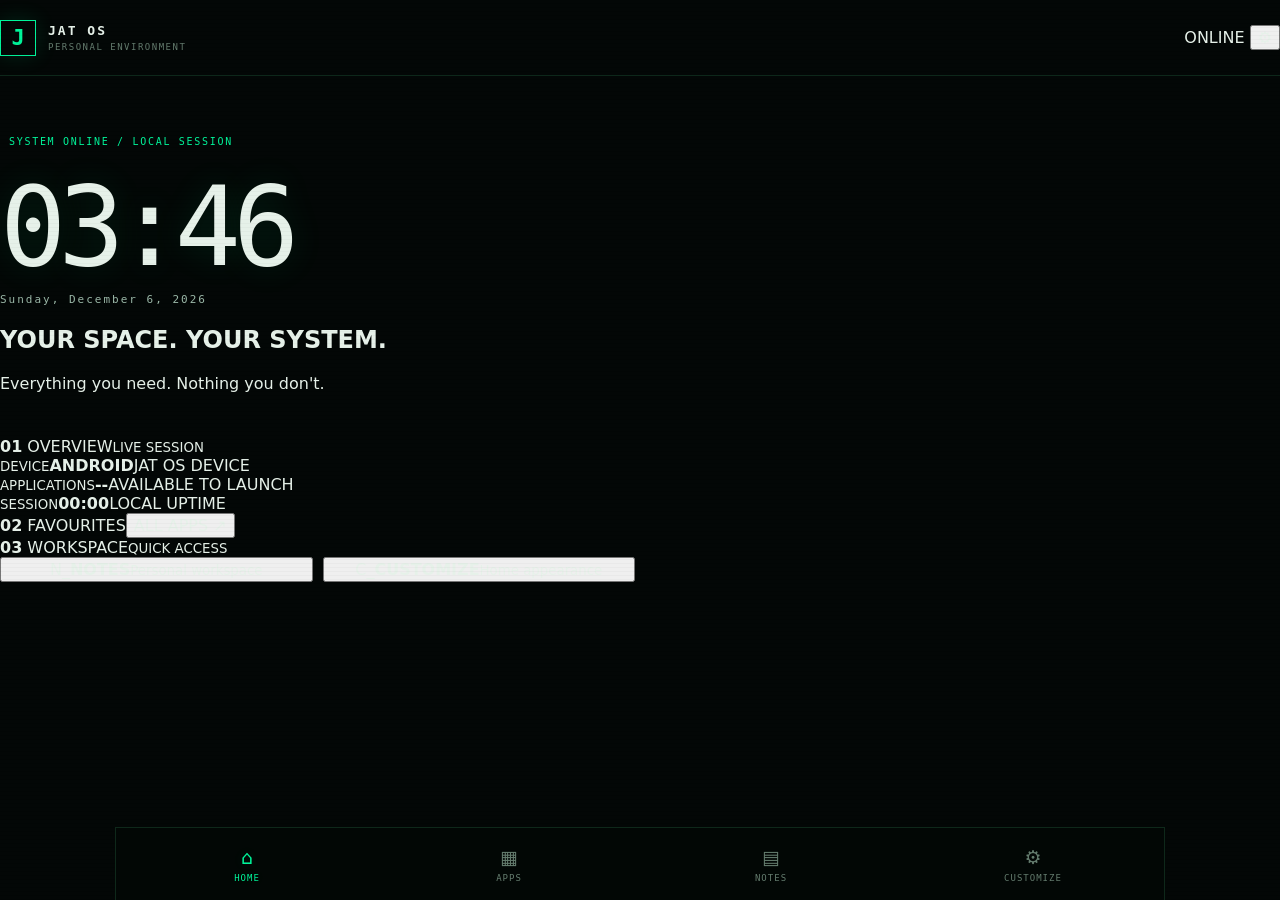
==== commit 5c5d424c: "Build JAT OS native app drawer and launcher customization" ====
--- a/android/launcher/app/src/main/assets/jat-os/index.html
+++ b/android/launcher/app/src/main/assets/jat-os/index.html
@@ -10,96 +10,89 @@
 <body>
 <canvas id="matrix"></canvas>
 <div class="scanline"></div>
-<div class="app-shell">
 
+<div class="shell">
 <header class="topbar">
-  <div class="brand">
+  <div class="brand" onclick="navigate('home')">
     <div class="brand-mark">J</div>
     <div><strong>JAT OS</strong><small>PERSONAL ENVIRONMENT</small></div>
   </div>
-  <div class="top-status"><span class="pulse"></span> LOCAL SYSTEM <span class="version">V0.3</span></div>
+  <div class="header-actions">
+    <span class="online"><i></i> ONLINE</span>
+    <button class="settings-shortcut" id="deviceSettings" aria-label="Open Android settings">⚙</button>
+  </div>
 </header>
 
 <main>
 <section class="screen active" id="home">
   <div class="hero">
-    <div class="eyebrow"><span class="pulse"></span> SYSTEM ONLINE / ENCRYPTED SESSION</div>
+    <div class="eyebrow"><i></i> SYSTEM ONLINE / LOCAL SESSION</div>
     <div class="hero-time" id="clock">00:00</div>
-    <div class="hero-date" id="date">LOADING DATE...</div>
-    <div class="hero-line"></div>
-    <div class="hero-message">YOUR SPACE. YOUR SYSTEM.</div>
-    <div class="hero-sub">Everything you need. Nothing you don't.</div>
+    <div class="hero-date" id="date">LOADING...</div>
+    <div class="hero-divider"></div>
+    <h1>YOUR SPACE. YOUR SYSTEM.</h1>
+    <p>Everything you need. Nothing you don't.</p>
   </div>
 
-  <div class="section-head"><div><span class="section-index">01</span> SYSTEM OVERVIEW</div><span class="live-label">LIVE</span></div>
-  <div class="stats-grid">
-    <div class="stat-card"><span class="stat-label">SESSION</span><strong id="sessionTime">00:00:00</strong><small>LOCAL UPTIME</small></div>
-    <div class="stat-card"><span class="stat-label">INTERFACE</span><strong class="green">ACTIVE</strong><small>ALL SYSTEMS READY</small></div>
-    <div class="stat-card"><span class="stat-label">STORAGE</span><strong>LOCAL</strong><small>DEVICE PERSISTENCE</small></div>
+  <div class="section-heading"><span><b>01</b> OVERVIEW</span><small>LIVE SESSION</small></div>
+  <div class="stats">
+    <div class="stat"><small>DEVICE</small><strong id="deviceName">ANDROID</strong><span>JAT OS DEVICE</span></div>
+    <div class="stat"><small>APPLICATIONS</small><strong id="appCount">--</strong><span>AVAILABLE TO LAUNCH</span></div>
+    <div class="stat"><small>SESSION</small><strong id="sessionTime">00:00</strong><span>LOCAL UPTIME</span></div>
   </div>
 
-  <div class="section-head"><div><span class="section-index">02</span> QUICK ACCESS</div><span class="muted">SELECT MODULE</span></div>
+  <div class="section-heading"><span><b>02</b> FAVOURITES</span><button class="text-action" onclick="navigate('apps')">ALL APPS ↗</button></div>
+  <div class="app-grid home-apps" id="homeApps"></div>
+
+  <div class="section-heading"><span><b>03</b> WORKSPACE</span><small>QUICK ACCESS</small></div>
   <div class="quick-grid">
-    <button class="module-card" data-open="notes"><span class="module-icon">N_</span><strong>NOTES</strong><small>Capture thoughts</small><span class="card-arrow">↗</span></button>
-    <button class="module-card" data-open="apps"><span class="module-icon">A_</span><strong>APPLICATIONS</strong><small>Explore modules</small><span class="card-arrow">↗</span></button>
-    <button class="module-card" data-open="system"><span class="module-icon">S_</span><strong>SYSTEM</strong><small>Preferences</small><span class="card-arrow">↗</span></button>
-    <button class="module-card" data-open="terminal"><span class="module-icon">$_</span><strong>TERMINAL</strong><small>Local console</small><span class="card-arrow">↗</span></button>
-  </div>
-
-  <div class="section-head"><div><span class="section-index">03</span> ACTIVITY STREAM</div><span class="live-label">RUNNING</span></div>
-  <div class="activity-panel" id="activity">
-    <div class="activity-row"><span class="activity-dot"></span><span>JAT OS interface initialized</span><time>NOW</time></div>
-    <div class="activity-row"><span class="activity-dot"></span><span>Local storage available</span><time>READY</time></div>
-    <div class="activity-row"><span class="activity-dot"></span><span>Personal environment active</span><time>READY</time></div>
+    <button class="quick-card" onclick="navigate('notes')"><span>N_</span><strong>NOTES</strong><small>Personal workspace</small></button>
+    <button class="quick-card" onclick="navigate('customize')"><span>C_</span><strong>CUSTOMIZE</strong><small>Home appearance</small></button>
   </div>
 </section>
 
 <section class="screen" id="apps">
-  <div class="page-heading"><span class="eyebrow">MODULE DIRECTORY / 02</span><h1>Applications<span class="green">.</span></h1><p>Your tools, organized in one place.</p></div>
-  <div class="search-wrap"><span>⌕</span><input id="appSearch" placeholder="Search modules..." autocomplete="off"></div>
-  <div class="app-grid" id="appGrid">
-    <button class="app-tile" data-open="notes" data-name="notes"><span>N_</span><strong>Notes</strong><small>Personal workspace</small></button>
-    <button class="app-tile" data-open="terminal" data-name="terminal"><span>$_</span><strong>Terminal</strong><small>Local command log</small></button>
-    <button class="app-tile" data-open="system" data-name="system"><span>S_</span><strong>System</strong><small>Preferences</small></button>
-    <button class="app-tile" data-open="home" data-name="dashboard"><span>H_</span><strong>Dashboard</strong><small>System overview</small></button>
+  <div class="page-heading">
+    <div class="eyebrow">APPLICATION DIRECTORY / 02</div>
+    <h1>Applications<span>.</span></h1>
+    <p>Every launchable application on your device.</p>
   </div>
-  <p class="empty-state" id="noApps" hidden>No matching modules found.</p>
+  <div class="search-box"><span>⌕</span><input id="appSearch" placeholder="Search installed apps..." autocomplete="off"></div>
+  <div class="app-toolbar"><span id="appSummary">DISCOVERING APPLICATIONS...</span><button id="sortButton">A–Z ↕</button></div>
+  <div class="app-grid" id="allApps"></div>
+  <div class="empty" id="emptyApps" hidden>No matching applications.</div>
 </section>
 
 <section class="screen" id="notes">
-  <div class="page-heading"><span class="eyebrow">PERSONAL STORAGE / 03</span><h1>Notes<span class="green">.</span></h1><p>A private space for your thoughts and ideas.</p></div>
-  <div class="editor-panel">
-    <div class="editor-top"><span>UNTITLED DOCUMENT</span><span id="saveStatus">LOCAL DRAFT</span></div>
+  <div class="page-heading"><div class="eyebrow">PERSONAL STORAGE / 03</div><h1>Notes<span>.</span></h1><p>Your private workspace.</p></div>
+  <div class="editor">
+    <div class="editor-head"><span>PERSONAL DOCUMENT</span><span id="saveStatus">LOCAL DRAFT</span></div>
     <textarea id="notesArea" placeholder="Start writing something..."></textarea>
-    <div class="editor-bottom"><span id="charCount">0 CHARACTERS</span><button class="action-button" id="saveNote">SAVE LOCALLY ↗</button></div>
+    <div class="editor-foot"><span id="charCount">0 CHARACTERS</span><button class="action-button" id="saveNote">SAVE LOCALLY ↗</button></div>
   </div>
-  <div class="info-strip"><span class="pulse"></span> Your notes are stored on this device in this app's local storage.</div>
 </section>
 
-<section class="screen" id="terminal">
-  <div class="page-heading"><span class="eyebrow">LOCAL CONSOLE / 04</span><h1>Terminal<span class="green">.</span></h1><p>A visual console for your JAT OS session.</p></div>
-  <div class="terminal-window">
-    <div class="terminal-bar"><span></span><span></span><span></span><b>JAT // LOCAL CONSOLE</b></div>
-    <div class="terminal-content" id="terminalOutput">
-      <p class="dim">JAT OS LOCAL CONSOLE [SIMULATED INTERFACE]</p>
-      <p class="green-text">Session initialized.</p>
-      <p>Type <b>help</b> to view available interface commands.</p>
-    </div>
-    <form id="terminalForm"><label>JAT <span>›</span></label><input id="terminalInput" autocomplete="off" spellcheck="false" placeholder="Type help..."></form>
+<section class="screen" id="customize">
+  <div class="page-heading"><div class="eyebrow">PERSONALIZATION / 04</div><h1>Customize<span>.</span></h1><p>Configure your home screen environment.</p></div>
+  <div class="settings-group">
+    <div class="group-title">APP DRAWER</div>
+    <div class="setting-row"><div><strong>Grid columns</strong><small>Number of app columns</small></div><select id="gridColumns"><option value="2">2 columns</option><option value="3" selected>3 columns</option><option value="4">4 columns</option><option value="5">5 columns</option></select></div>
+    <div class="setting-row"><div><strong>Icon size</strong><small>Application icon scale</small></div><select id="iconSize"><option value="small">Small</option><option value="medium" selected>Medium</option><option value="large">Large</option></select></div>
+    <div class="setting-row"><div><strong>Application labels</strong><small>Show names below icons</small></div><label class="switch"><input id="showLabels" type="checkbox" checked><span></span></label></div>
+    <div class="setting-row"><div><strong>Sort applications</strong><small>Alphabetical or recently added order</small></div><select id="sortMode"><option value="az">A–Z</option><option value="za">Z–A</option></select></div>
   </div>
-  <p class="warning-note">This is a local visual console, not an Android shell. It does not execute device commands.</p>
-</section>
-
-<section class="screen" id="system">
-  <div class="page-heading"><span class="eyebrow">CONFIGURATION / 05</span><h1>System<span class="green">.</span></h1><p>Personalize your environment.</p></div>
-  <div class="settings-list">
-    <div class="setting-row"><div><strong>Visual theme</strong><small>Choose interface appearance</small></div><button class="action-button" id="themeToggle">TOGGLE THEME</button></div>
-    <div class="setting-row"><div><strong>Ambient animation</strong><small>Animated matrix background</small></div><label class="switch"><input type="checkbox" id="animationToggle" checked><span></span></label></div>
-    <div class="setting-row"><div><strong>Clock format</strong><small>Choose time display</small></div><button class="action-button" id="clockToggle">12 / 24 HOUR</button></div>
-    <div class="setting-row"><div><strong>Interface version</strong><small>JAT OS visual environment</small></div><span class="setting-value">0.3.0</span></div>
-    <div class="setting-row"><div><strong>Storage mode</strong><small>Browser local storage</small></div><span class="setting-value green">LOCAL</span></div>
+  <div class="settings-group">
+    <div class="group-title">HOME SCREEN</div>
+    <div class="setting-row"><div><strong>Favourite apps</strong><small>Number shown on dashboard</small></div><select id="favouriteCount"><option value="4">4 apps</option><option value="6" selected>6 apps</option><option value="8">8 apps</option><option value="12">12 apps</option></select></div>
+    <div class="setting-row"><div><strong>Ambient animation</strong><small>Digital rain background</small></div><label class="switch"><input id="animationToggle" type="checkbox" checked><span></span></label></div>
+    <div class="setting-row"><div><strong>Interface theme</strong><small>Dark or light environment</small></div><select id="themeSelect"><option value="dark">Dark cyber</option><option value="light">Light</option></select></div>
   </div>
-  <div class="danger-panel"><strong>LOCAL DATA</strong><p>Clear saved notes and interface preferences from this app.</p><button class="action-button danger" id="clearData">CLEAR LOCAL DATA</button></div>
+  <div class="settings-group">
+    <div class="group-title">DEVICE</div>
+    <button class="device-setting-row" id="openAndroidSettings"><span><strong>Android Settings</strong><small>Open device configuration</small></span><b>↗</b></button>
+    <button class="device-setting-row" id="refreshApps"><span><strong>Refresh application list</strong><small>Discover installed launchable apps again</small></span><b>↻</b></button>
+  </div>
+  <div class="save-indicator" id="settingsSaved">PREFERENCES SAVED LOCALLY</div>
 </section>
 </main>
 
@@ -107,7 +100,7 @@
   <button class="nav-item active" data-screen="home"><span>⌂</span><small>HOME</small></button>
   <button class="nav-item" data-screen="apps"><span>▦</span><small>APPS</small></button>
   <button class="nav-item" data-screen="notes"><span>▤</span><small>NOTES</small></button>
-  <button class="nav-item" data-screen="system"><span>⚙</span><small>SYSTEM</small></button>
+  <button class="nav-item" data-screen="customize"><span>⚙</span><small>CUSTOMIZE</small></button>
 </nav>
 <div class="toast" id="toast"></div>
 </div>
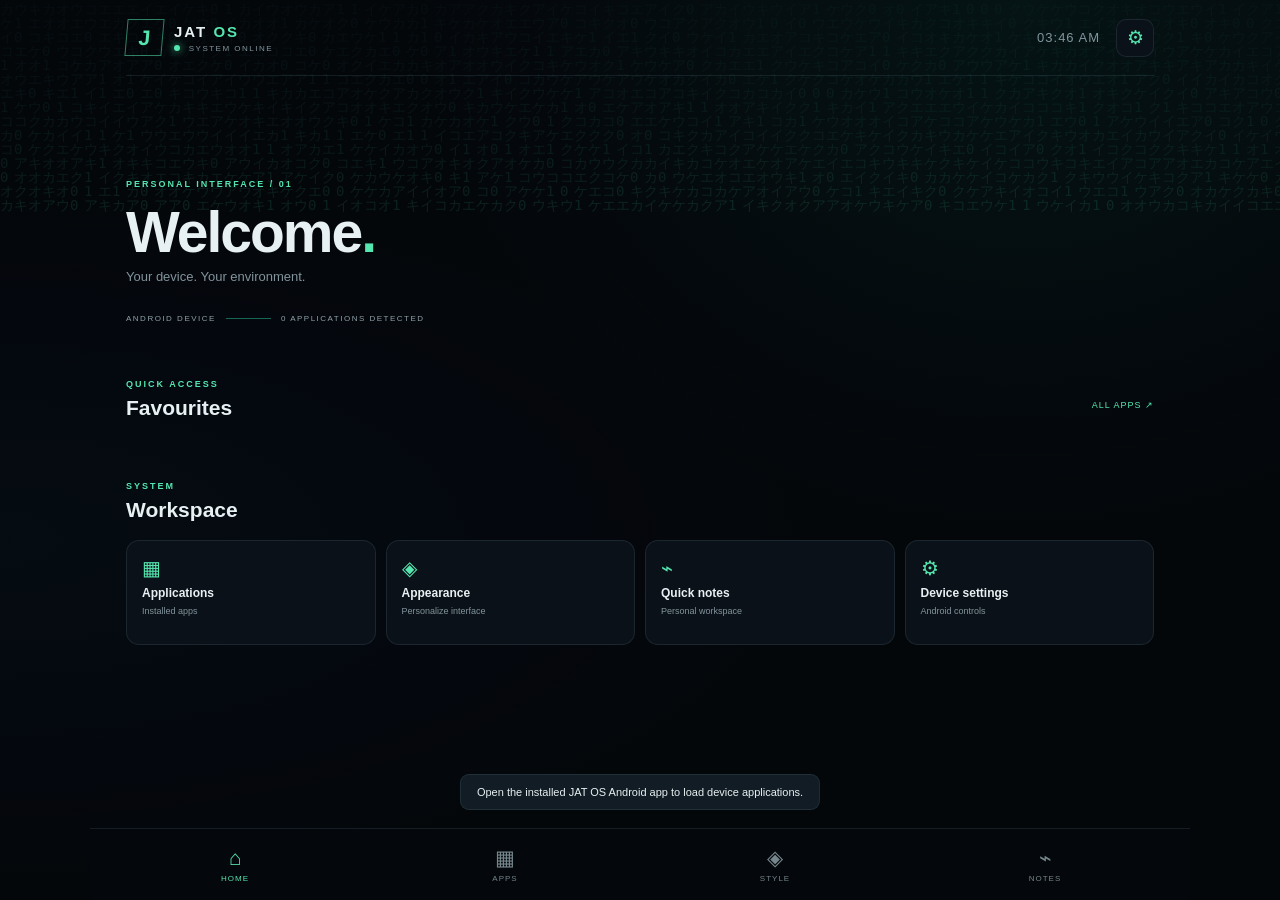
==== commit c9f76ff8: "Rebuild JAT OS launcher interface and native app discovery" ====
--- a/android/launcher/app/src/main/assets/jat-os/index.html
+++ b/android/launcher/app/src/main/assets/jat-os/index.html
@@ -2,108 +2,184 @@
 <html lang="en">
 <head>
 <meta charset="UTF-8">
-<meta name="viewport" content="width=device-width,initial-scale=1,maximum-scale=1,user-scalable=no">
-<meta name="theme-color" content="#030706">
+<meta name="viewport" content="width=device-width, initial-scale=1, maximum-scale=1, user-scalable=no">
+<meta name="theme-color" content="#05080c">
 <title>JAT OS</title>
 <link rel="stylesheet" href="style.css">
 </head>
 <body>
+<div class="ambient"></div>
 <canvas id="matrix"></canvas>
-<div class="scanline"></div>
 
-<div class="shell">
-<header class="topbar">
-  <div class="brand" onclick="navigate('home')">
-    <div class="brand-mark">J</div>
-    <div><strong>JAT OS</strong><small>PERSONAL ENVIRONMENT</small></div>
-  </div>
-  <div class="header-actions">
-    <span class="online"><i></i> ONLINE</span>
-    <button class="settings-shortcut" id="deviceSettings" aria-label="Open Android settings">⚙</button>
-  </div>
-</header>
+<div id="app">
+    <header class="topbar">
+        <div class="brand">
+            <div class="brand-mark">J</div>
+            <div>
+                <div class="brand-name">JAT<span> OS</span></div>
+                <div class="brand-status"><i></i> SYSTEM ONLINE</div>
+            </div>
+        </div>
+        <div class="top-actions">
+            <div class="clock" id="clock">--:--</div>
+            <button class="settings-shortcut" onclick="deviceSettings()" aria-label="Device settings">⚙</button>
+        </div>
+    </header>
 
-<main>
-<section class="screen active" id="home">
-  <div class="hero">
-    <div class="eyebrow"><i></i> SYSTEM ONLINE / LOCAL SESSION</div>
-    <div class="hero-time" id="clock">00:00</div>
-    <div class="hero-date" id="date">LOADING...</div>
-    <div class="hero-divider"></div>
-    <h1>YOUR SPACE. YOUR SYSTEM.</h1>
-    <p>Everything you need. Nothing you don't.</p>
-  </div>
+    <main id="mainContent">
+        <section id="homeScreen" class="screen active">
+            <div class="hero">
+                <div class="eyebrow">PERSONAL INTERFACE / 01</div>
+                <h1>Welcome<span class="accent">.</span></h1>
+                <p class="subline">Your device. Your environment.</p>
+                <div class="system-line">
+                    <span id="deviceName">ANDROID DEVICE</span>
+                    <span class="line"></span>
+                    <span id="appCount">SCANNING APPS...</span>
+                </div>
+            </div>
 
-  <div class="section-heading"><span><b>01</b> OVERVIEW</span><small>LIVE SESSION</small></div>
-  <div class="stats">
-    <div class="stat"><small>DEVICE</small><strong id="deviceName">ANDROID</strong><span>JAT OS DEVICE</span></div>
-    <div class="stat"><small>APPLICATIONS</small><strong id="appCount">--</strong><span>AVAILABLE TO LAUNCH</span></div>
-    <div class="stat"><small>SESSION</small><strong id="sessionTime">00:00</strong><span>LOCAL UPTIME</span></div>
-  </div>
+            <div class="section-heading">
+                <div>
+                    <span class="eyebrow">QUICK ACCESS</span>
+                    <h2>Favourites</h2>
+                </div>
+                <button class="text-button" onclick="showScreen('applicationsScreen')">ALL APPS ↗</button>
+            </div>
+            <div id="favourites" class="app-grid favourite-grid"></div>
 
-  <div class="section-heading"><span><b>02</b> FAVOURITES</span><button class="text-action" onclick="navigate('apps')">ALL APPS ↗</button></div>
-  <div class="app-grid home-apps" id="homeApps"></div>
+            <div class="section-heading lower-heading">
+                <div>
+                    <span class="eyebrow">SYSTEM</span>
+                    <h2>Workspace</h2>
+                </div>
+            </div>
+            <div class="workspace-grid">
+                <button class="workspace-card" onclick="showScreen('applicationsScreen')">
+                    <span class="workspace-icon">▦</span>
+                    <span>Applications</span>
+                    <small>Installed apps</small>
+                </button>
+                <button class="workspace-card" onclick="showScreen('customizeScreen')">
+                    <span class="workspace-icon">◈</span>
+                    <span>Appearance</span>
+                    <small>Personalize interface</small>
+                </button>
+                <button class="workspace-card" onclick="showScreen('notesScreen')">
+                    <span class="workspace-icon">⌁</span>
+                    <span>Quick notes</span>
+                    <small>Personal workspace</small>
+                </button>
+                <button class="workspace-card" onclick="deviceSettings()">
+                    <span class="workspace-icon">⚙</span>
+                    <span>Device settings</span>
+                    <small>Android controls</small>
+                </button>
+            </div>
+        </section>
 
-  <div class="section-heading"><span><b>03</b> WORKSPACE</span><small>QUICK ACCESS</small></div>
-  <div class="quick-grid">
-    <button class="quick-card" onclick="navigate('notes')"><span>N_</span><strong>NOTES</strong><small>Personal workspace</small></button>
-    <button class="quick-card" onclick="navigate('customize')"><span>C_</span><strong>CUSTOMIZE</strong><small>Home appearance</small></button>
-  </div>
-</section>
+        <section id="applicationsScreen" class="screen">
+            <div class="page-heading">
+                <div class="eyebrow">APPLICATION DIRECTORY / 02</div>
+                <h1>Applications<span class="accent">.</span></h1>
+                <p class="subline">Apps available on this device.</p>
+            </div>
+            <div class="search-wrap">
+                <span>⌕</span>
+                <input id="appSearch" type="search" placeholder="Search installed applications..." autocomplete="off">
+                <button onclick="clearSearch()">×</button>
+            </div>
+            <div class="app-toolbar">
+                <span id="appTotal">LOADING APPLICATIONS</span>
+                <button class="text-button" onclick="refreshApps()">↻ REFRESH</button>
+            </div>
+            <div id="allApps" class="app-grid"></div>
+            <div id="emptyApps" class="empty-state" hidden>
+                <div class="empty-symbol">⌕</div>
+                <h3>No applications found</h3>
+                <p>Try another search or refresh the application list.</p>
+            </div>
+        </section>
 
-<section class="screen" id="apps">
-  <div class="page-heading">
-    <div class="eyebrow">APPLICATION DIRECTORY / 02</div>
-    <h1>Applications<span>.</span></h1>
-    <p>Every launchable application on your device.</p>
-  </div>
-  <div class="search-box"><span>⌕</span><input id="appSearch" placeholder="Search installed apps..." autocomplete="off"></div>
-  <div class="app-toolbar"><span id="appSummary">DISCOVERING APPLICATIONS...</span><button id="sortButton">A–Z ↕</button></div>
-  <div class="app-grid" id="allApps"></div>
-  <div class="empty" id="emptyApps" hidden>No matching applications.</div>
-</section>
+        <section id="customizeScreen" class="screen">
+            <div class="page-heading">
+                <div class="eyebrow">INTERFACE CONFIGURATION / 03</div>
+                <h1>Customize<span class="accent">.</span></h1>
+                <p class="subline">Configure your workspace.</p>
+            </div>
 
-<section class="screen" id="notes">
-  <div class="page-heading"><div class="eyebrow">PERSONAL STORAGE / 03</div><h1>Notes<span>.</span></h1><p>Your private workspace.</p></div>
-  <div class="editor">
-    <div class="editor-head"><span>PERSONAL DOCUMENT</span><span id="saveStatus">LOCAL DRAFT</span></div>
-    <textarea id="notesArea" placeholder="Start writing something..."></textarea>
-    <div class="editor-foot"><span id="charCount">0 CHARACTERS</span><button class="action-button" id="saveNote">SAVE LOCALLY ↗</button></div>
-  </div>
-</section>
+            <div class="settings-panel">
+                <div class="setting-row">
+                    <div><strong>Grid columns</strong><small>Apps per row</small></div>
+                    <select id="gridColumns" onchange="saveAppearance()">
+                        <option value="3">3 columns</option>
+                        <option value="4">4 columns</option>
+                        <option value="5">5 columns</option>
+                        <option value="6">6 columns</option>
+                    </select>
+                </div>
+                <div class="setting-row">
+                    <div><strong>Icon size</strong><small>Application icon scale</small></div>
+                    <select id="iconSize" onchange="saveAppearance()">
+                        <option value="small">Small</option>
+                        <option value="medium">Medium</option>
+                        <option value="large">Large</option>
+                    </select>
+                </div>
+                <div class="setting-row">
+                    <div><strong>Application labels</strong><small>Show names below icons</small></div>
+                    <label class="switch"><input id="showLabels" type="checkbox" checked onchange="saveAppearance()"><span></span></label>
+                </div>
+                <div class="setting-row">
+                    <div><strong>Sort applications</strong><small>Display order</small></div>
+                    <select id="sortOrder" onchange="renderApps()">
+                        <option value="az">A to Z</option>
+                        <option value="za">Z to A</option>
+                    </select>
+                </div>
+                <div class="setting-row">
+                    <div><strong>Interface theme</strong><small>Visual appearance</small></div>
+                    <select id="themeMode" onchange="saveAppearance()">
+                        <option value="dark">Dark</option>
+                        <option value="midnight">Midnight green</option>
+                    </select>
+                </div>
+                <div class="setting-row">
+                    <div><strong>Background animation</strong><small>Animated ambient particles</small></div>
+                    <label class="switch"><input id="animations" type="checkbox" checked onchange="saveAppearance()"><span></span></label>
+                </div>
+            </div>
+            <button class="outline-button full-button" onclick="resetAppearance()">RESET APPEARANCE</button>
+        </section>
 
-<section class="screen" id="customize">
-  <div class="page-heading"><div class="eyebrow">PERSONALIZATION / 04</div><h1>Customize<span>.</span></h1><p>Configure your home screen environment.</p></div>
-  <div class="settings-group">
-    <div class="group-title">APP DRAWER</div>
-    <div class="setting-row"><div><strong>Grid columns</strong><small>Number of app columns</small></div><select id="gridColumns"><option value="2">2 columns</option><option value="3" selected>3 columns</option><option value="4">4 columns</option><option value="5">5 columns</option></select></div>
-    <div class="setting-row"><div><strong>Icon size</strong><small>Application icon scale</small></div><select id="iconSize"><option value="small">Small</option><option value="medium" selected>Medium</option><option value="large">Large</option></select></div>
-    <div class="setting-row"><div><strong>Application labels</strong><small>Show names below icons</small></div><label class="switch"><input id="showLabels" type="checkbox" checked><span></span></label></div>
-    <div class="setting-row"><div><strong>Sort applications</strong><small>Alphabetical or recently added order</small></div><select id="sortMode"><option value="az">A–Z</option><option value="za">Z–A</option></select></div>
-  </div>
-  <div class="settings-group">
-    <div class="group-title">HOME SCREEN</div>
-    <div class="setting-row"><div><strong>Favourite apps</strong><small>Number shown on dashboard</small></div><select id="favouriteCount"><option value="4">4 apps</option><option value="6" selected>6 apps</option><option value="8">8 apps</option><option value="12">12 apps</option></select></div>
-    <div class="setting-row"><div><strong>Ambient animation</strong><small>Digital rain background</small></div><label class="switch"><input id="animationToggle" type="checkbox" checked><span></span></label></div>
-    <div class="setting-row"><div><strong>Interface theme</strong><small>Dark or light environment</small></div><select id="themeSelect"><option value="dark">Dark cyber</option><option value="light">Light</option></select></div>
-  </div>
-  <div class="settings-group">
-    <div class="group-title">DEVICE</div>
-    <button class="device-setting-row" id="openAndroidSettings"><span><strong>Android Settings</strong><small>Open device configuration</small></span><b>↗</b></button>
-    <button class="device-setting-row" id="refreshApps"><span><strong>Refresh application list</strong><small>Discover installed launchable apps again</small></span><b>↻</b></button>
-  </div>
-  <div class="save-indicator" id="settingsSaved">PREFERENCES SAVED LOCALLY</div>
-</section>
-</main>
+        <section id="notesScreen" class="screen">
+            <div class="page-heading">
+                <div class="eyebrow">PERSONAL WORKSPACE / 04</div>
+                <h1>Quick notes<span class="accent">.</span></h1>
+                <p class="subline">Your notes stay on this device.</p>
+            </div>
+            <textarea id="notesArea" placeholder="Write something..."></textarea>
+            <div class="note-status" id="noteStatus">SAVED LOCALLY</div>
+        </section>
+    </main>
 
-<nav class="bottom-nav">
-  <button class="nav-item active" data-screen="home"><span>⌂</span><small>HOME</small></button>
-  <button class="nav-item" data-screen="apps"><span>▦</span><small>APPS</small></button>
-  <button class="nav-item" data-screen="notes"><span>▤</span><small>NOTES</small></button>
-  <button class="nav-item" data-screen="customize"><span>⚙</span><small>CUSTOMIZE</small></button>
-</nav>
-<div class="toast" id="toast"></div>
+    <nav class="bottom-nav">
+        <button class="nav-item active" data-screen="homeScreen" onclick="showScreen('homeScreen')">
+            <span>⌂</span><small>HOME</small>
+        </button>
+        <button class="nav-item" data-screen="applicationsScreen" onclick="showScreen('applicationsScreen')">
+            <span>▦</span><small>APPS</small>
+        </button>
+        <button class="nav-item" data-screen="customizeScreen" onclick="showScreen('customizeScreen')">
+            <span>◈</span><small>STYLE</small>
+        </button>
+        <button class="nav-item" data-screen="notesScreen" onclick="showScreen('notesScreen')">
+            <span>⌁</span><small>NOTES</small>
+        </button>
+    </nav>
 </div>
+
+<div id="toast" class="toast"></div>
 <script src="app.js"></script>
 </body>
 </html>
--- a/android/launcher/app/src/main/assets/jat-os/style.css
+++ b/android/launcher/app/src/main/assets/jat-os/style.css
@@ -1,111 +1,105 @@
-:root{
-  --bg:#030706;--panel:rgba(8,17,13,.88);--panel2:#0a1510;
-  --line:rgba(65,180,119,.19);--green:#00f59a;--soft:#9bb8a8;
-  --muted:#647c6e;--text:#e6f1e9;--danger:#ff6868;
-  --glow:rgba(0,255,145,.12)
+:root {
+    color-scheme: dark;
+    --bg: #05080c;
+    --panel: #0b1118;
+    --panel2: #0e1720;
+    --border: rgba(135, 174, 190, .13);
+    --text: #e7f0f2;
+    --muted: #82949c;
+    --accent: #55e6b0;
+    --accent2: #1eaa83;
+    --icon-size: 54px;
+    --columns: 4;
 }
-*{box-sizing:border-box}
-html,body{margin:0;min-height:100%;background:var(--bg);color:var(--text);font-family:Inter,system-ui,-apple-system,sans-serif}
-body{overflow-x:hidden}
-button,input,textarea{font:inherit}
-button{color:inherit}
-#matrix{position:fixed;inset:0;width:100%;height:100%;z-index:0;opacity:.27;pointer-events:none}
-.scanline{position:fixed;inset:0;z-index:1;pointer-events:none;background:repeating-linear-gradient(to bottom,transparent 0,transparent 3px,rgba(0,0,0,.11) 4px);opacity:.4}
-.app-shell{position:relative;z-index:2;max-width:1050px;min-height:100dvh;margin:auto;padding:0 24px 100px}
-.topbar{height:76px;display:flex;align-items:center;justify-content:space-between;border-bottom:1px solid var(--line)}
-.brand{display:flex;align-items:center;gap:12px}
-.brand-mark{width:36px;height:36px;display:grid;place-items:center;border:1px solid var(--green);color:var(--green);font:700 22px monospace;box-shadow:0 0 22px var(--glow)}
-.brand strong{display:block;font:700 13px monospace;letter-spacing:2px}
-.brand small{display:block;color:var(--muted);font:9px monospace;letter-spacing:1.5px;margin-top:4px}
-.top-status{font:9px monospace;color:var(--soft);letter-spacing:1px;display:flex;align-items:center;gap:9px}
-.version{color:var(--muted);border:1px solid var(--line);padding:5px 7px}
-.pulse{width:7px;height:7px;background:var(--green);border-radius:50%;display:inline-block;box-shadow:0 0 12px var(--green);animation:pulse 1.8s infinite}
-@keyframes pulse{50%{opacity:.35;box-shadow:0 0 3px var(--green)}}
-main{padding-top:24px}
-.screen{display:none;animation:appear .45s ease both}
-.screen.active{display:block}
-@keyframes appear{from{opacity:0;transform:translateY(9px)}to{opacity:1;transform:translateY(0)}}
-.hero{min-height:280px;padding:36px 0 28px;position:relative;overflow:hidden}
-.eyebrow{font:10px monospace;letter-spacing:1.7px;color:var(--green);display:flex;align-items:center;gap:9px}
-.hero-time{font:clamp(62px,13vw,110px) monospace;letter-spacing:-8px;line-height:1.1;margin-top:20px;text-shadow:0 0 34px var(--glow)}
-.hero-date{font:11px monospace;letter-spacing:2px;color:var(--soft);margin-top:5px}
-.hero-line{width:90px;height:2px;background:var(--green);box-shadow:0 0 16px var(--green);margin:25px 0 18px}
-.hero-message{font:700 13px monospace;letter-spacing:2px}
-.hero-sub{color:var(--muted);font-size:12px;margin-top:7px}
-.section-head{display:flex;justify-content:space-between;align-items:center;margin:32px 0 13px;font:11px monospace;letter-spacing:1.3px;color:var(--soft)}
-.section-index{color:var(--green);margin-right:10px}
-.live-label{font-size:9px;color:var(--green);border:1px solid var(--line);padding:5px 8px}
-.muted{font-size:9px;color:var(--muted)}
-.stats-grid{display:grid;grid-template-columns:repeat(3,1fr);gap:10px}
-.stat-card{background:linear-gradient(145deg,var(--panel),rgba(5,13,9,.65));border:1px solid var(--line);padding:17px;min-height:104px;position:relative;overflow:hidden}
-.stat-card:after{content:"";position:absolute;width:70px;height:70px;border:1px solid var(--line);border-radius:50%;right:-38px;bottom:-40px;box-shadow:0 0 25px var(--glow)}
-.stat-label,.stat-card small{display:block;font:9px monospace;color:var(--muted);letter-spacing:1px}
-.stat-card strong{display:block;font:19px monospace;margin:12px 0 7px}
-.green{color:var(--green)!important}
-.quick-grid{display:grid;grid-template-columns:repeat(4,1fr);gap:10px}
-.module-card,.app-tile{position:relative;text-align:left;background:var(--panel);border:1px solid var(--line);padding:18px;min-height:135px;cursor:pointer;transition:.25s}
-.module-card:active,.app-tile:active{transform:scale(.98)}
-.module-card:hover,.app-tile:hover{border-color:var(--green);background:var(--panel2);box-shadow:0 0 22px var(--glow)}
-.module-icon,.app-tile>span{display:block;color:var(--green);font:20px monospace;margin-bottom:19px;text-shadow:0 0 12px var(--glow)}
-.module-card strong,.app-tile strong{display:block;font:11px monospace;letter-spacing:1px}
-.module-card small,.app-tile small{display:block;color:var(--muted);font-size:10px;margin-top:7px}
-.card-arrow{position:absolute;right:15px;top:14px;color:var(--muted)}
-.activity-panel{border:1px solid var(--line);background:var(--panel);padding:4px 16px}
-.activity-row{display:flex;align-items:center;gap:12px;padding:13px 0;border-bottom:1px solid var(--line);font:10px monospace;color:var(--soft)}
-.activity-row:last-child{border:0}
-.activity-dot{width:5px;height:5px;border-radius:50%;background:var(--green);box-shadow:0 0 8px var(--green)}
-.activity-row time{margin-left:auto;color:var(--muted);font-size:9px}
-.page-heading{padding:38px 0 24px}
-.page-heading h1{font-size:clamp(34px,7vw,55px);letter-spacing:-2px;margin:15px 0 7px}
-.page-heading p{font-size:12px;color:var(--muted);margin:0}
-.search-wrap{height:50px;display:flex;align-items:center;gap:12px;padding:0 15px;background:var(--panel);border:1px solid var(--line);color:var(--green);margin-bottom:18px}
-.search-wrap input{background:transparent;border:0;outline:0;color:var(--text);width:100%;font-size:12px}
-.app-grid{display:grid;grid-template-columns:repeat(3,1fr);gap:12px}
-.app-tile{min-height:145px}
-.empty-state{color:var(--muted);font:11px monospace;padding:25px}
-.editor-panel,.terminal-window{border:1px solid var(--line);background:var(--panel)}
-.editor-top,.editor-bottom{display:flex;align-items:center;justify-content:space-between;padding:13px 15px;font:9px monospace;letter-spacing:1px;color:var(--muted);border-bottom:1px solid var(--line)}
-.editor-bottom{border-top:1px solid var(--line);border-bottom:0}
-#notesArea{display:block;width:100%;min-height:300px;resize:vertical;background:transparent;color:var(--text);border:0;outline:0;padding:20px;font:13px/1.8 monospace}
-#notesArea::placeholder{color:#53685b}
-.action-button{background:transparent;border:1px solid var(--green);color:var(--green);padding:10px 13px;font:9px monospace;letter-spacing:1px;cursor:pointer}
-.action-button:active{background:var(--green);color:#00150b}
-.info-strip{margin-top:15px;padding:14px;border:1px solid var(--line);font:10px monospace;color:var(--muted);display:flex;align-items:center;gap:10px}
-.terminal-bar{height:37px;background:#0b1711;border-bottom:1px solid var(--line);display:flex;align-items:center;gap:6px;padding:0 13px}
-.terminal-bar>span{width:7px;height:7px;border-radius:50%;background:#315d43}
-.terminal-bar b{font:9px monospace;color:var(--muted);margin-left:auto;letter-spacing:1px}
-.terminal-content{padding:18px;min-height:210px;font:11px/1.9 monospace;color:var(--soft)}
-.terminal-content p{margin:4px 0}
-.terminal-content .dim{color:var(--muted)}
-.green-text{color:var(--green)}
-#terminalForm{display:flex;gap:10px;align-items:center;padding:13px 16px;border-top:1px solid var(--line);font:12px monospace;color:var(--green)}
-#terminalInput{background:transparent;border:0;outline:0;color:var(--text);width:100%;font:12px monospace}
-.warning-note{font-size:10px;color:var(--muted);line-height:1.6}
-.settings-list{border:1px solid var(--line);background:var(--panel)}
-.setting-row{min-height:76px;padding:14px 16px;display:flex;align-items:center;justify-content:space-between;gap:15px;border-bottom:1px solid var(--line)}
-.setting-row:last-child{border:0}
-.setting-row strong{display:block;font:11px monospace}
-.setting-row small{display:block;color:var(--muted);font-size:10px;margin-top:6px}
-.setting-value{font:10px monospace;color:var(--muted)}
-.switch input{display:none}
-.switch span{width:37px;height:20px;border:1px solid var(--muted);display:block;border-radius:20px;position:relative}
-.switch span:after{content:"";position:absolute;width:12px;height:12px;left:3px;top:3px;background:var(--muted);border-radius:50%;transition:.2s}
-.switch input:checked+span{border-color:var(--green)}
-.switch input:checked+span:after{left:20px;background:var(--green);box-shadow:0 0 9px var(--green)}
-.danger-panel{margin-top:20px;border:1px solid rgba(255,104,104,.25);padding:17px}
-.danger-panel strong{font:10px monospace;color:var(--danger)}
-.danger-panel p{font-size:11px;color:var(--muted)}
-.danger{border-color:var(--danger);color:var(--danger)}
-.bottom-nav{position:fixed;z-index:5;bottom:0;left:0;right:0;max-width:1050px;margin:auto;height:73px;display:grid;grid-template-columns:repeat(4,1fr);background:rgba(3,8,6,.94);border:1px solid var(--line);border-bottom:0;backdrop-filter:blur(18px)}
-.nav-item{border:0;background:transparent;color:var(--muted);display:flex;flex-direction:column;align-items:center;justify-content:center;gap:5px;cursor:pointer}
-.nav-item span{font-size:19px}
-.nav-item small{font:9px monospace;letter-spacing:1px}
-.nav-item.active{color:var(--green);text-shadow:0 0 12px var(--glow)}
-.toast{position:fixed;z-index:10;bottom:88px;left:50%;transform:translate(-50%,15px);opacity:0;pointer-events:none;background:#0b2116;border:1px solid var(--green);color:var(--green);padding:12px 17px;font:10px monospace;transition:.25s;white-space:nowrap}
-.toast.show{opacity:1;transform:translate(-50%,0)}
-body.light{--bg:#e9f1ec;--panel:rgba(255,255,255,.9);--panel2:#fff;--line:rgba(0,100,55,.2);--green:#008b52;--soft:#344b3d;--muted:#718477;--text:#12251a;--glow:rgba(0,130,70,.12)}
-body.light #matrix{opacity:.09}
-body.no-animation #matrix,body.no-animation .scanline{display:none}
-@media(min-width:760px){.app-shell{padding-left:42px;padding-right:42px}.hero{min-height:310px}.quick-grid{grid-template-columns:repeat(4,1fr)}.app-grid{grid-template-columns:repeat(4,1fr)}}
-@media(max-width:560px){.app-shell{padding-left:16px;padding-right:16px}.top-status{font-size:8px}.version{display:none}.hero-time{letter-spacing:-5px}.stats-grid{gap:7px}.stat-card{padding:12px 9px}.stat-card strong{font-size:15px}.quick-grid{grid-template-columns:repeat(2,1fr)}.module-card{min-height:120px}.app-grid{grid-template-columns:repeat(2,1fr)}.setting-row{padding:13px 11px}}
-</style>
+* { box-sizing: border-box; -webkit-tap-highlight-color: transparent; }
+html, body { margin: 0; min-height: 100%; background: var(--bg); color: var(--text); font-family: Inter, Roboto, "Arial", sans-serif; }
+body { min-height: 100vh; overflow-x: hidden; }
+button, input, textarea, select { font: inherit; color: inherit; }
+button { cursor: pointer; }
+.ambient { position: fixed; inset: 0; pointer-events: none; z-index: 0; background: radial-gradient(ellipse at 80% 0%, rgba(22, 113, 89, .14), transparent 42%), radial-gradient(ellipse at 0% 60%, rgba(20, 69, 93, .11), transparent 45%); }
+#matrix { position: fixed; inset: 0; width: 100%; height: 100%; opacity: .14; pointer-events: none; z-index: 0; }
+#app { position: relative; z-index: 1; width: min(100%, 1100px); min-height: 100vh; margin: auto; padding: 0 22px 105px; }
+.topbar { height: 76px; display: flex; align-items: center; justify-content: space-between; border-bottom: 1px solid var(--border); }
+.brand { display: flex; align-items: center; gap: 11px; }
+.brand-mark { width: 37px; height: 37px; display: grid; place-items: center; border: 1px solid rgba(85,230,176,.55); color: var(--accent); font-size: 21px; font-weight: 800; transform: skew(-5deg); }
+.brand-name { font-size: 15px; font-weight: 800; letter-spacing: 2px; }
+.brand-name span { color: var(--accent); }
+.brand-status { margin-top: 4px; color: var(--muted); font-size: 8px; letter-spacing: 1.5px; }
+.brand-status i { display: inline-block; width: 6px; height: 6px; margin-right: 5px; border-radius: 50%; background: var(--accent); box-shadow: 0 0 9px var(--accent); }
+.top-actions { display: flex; align-items: center; gap: 16px; }
+.clock { font-size: 13px; letter-spacing: 1px; color: var(--muted); font-variant-numeric: tabular-nums; }
+.settings-shortcut { width: 38px; height: 38px; border: 1px solid var(--border); border-radius: 10px; background: var(--panel); color: var(--accent); font-size: 19px; }
+.screen { display: none; padding-top: 38px; animation: appear .28s ease both; }
+.screen.active { display: block; }
+@keyframes appear { from { opacity: 0; transform: translateY(8px); } to { opacity: 1; transform: translateY(0); } }
+.hero { padding: 45px 0 38px; }
+.eyebrow { color: var(--accent); font-size: 9px; letter-spacing: 2px; font-weight: 700; }
+h1 { margin: 13px 0 7px; font-size: clamp(36px, 7vw, 57px); line-height: 1.06; letter-spacing: -2px; font-weight: 650; }
+.accent { color: var(--accent); }
+.subline { margin: 0; color: var(--muted); font-size: 13px; }
+.system-line { display: flex; align-items: center; gap: 10px; margin-top: 30px; color: #8ea2a8; font-size: 8px; letter-spacing: 1.5px; }
+.system-line .line { width: 45px; height: 1px; background: var(--accent2); opacity: .6; }
+.section-heading { display: flex; align-items: end; justify-content: space-between; margin: 12px 0 18px; }
+h2 { margin: 5px 0 0; font-size: 21px; font-weight: 600; }
+.text-button { border: 0; background: transparent; color: var(--accent); font-size: 9px; letter-spacing: 1px; padding: 10px 0; }
+.app-grid { display: grid; grid-template-columns: repeat(var(--columns), minmax(0, 1fr)); gap: 12px 8px; }
+.app-card { min-width: 0; min-height: 112px; position: relative; display: flex; flex-direction: column; align-items: center; justify-content: flex-start; gap: 9px; padding: 13px 5px 10px; border: 1px solid transparent; border-radius: 13px; background: rgba(12, 20, 28, .8); color: var(--text); text-align: center; overflow: hidden; }
+.app-card:active { background: rgba(37, 87, 76, .35); transform: scale(.97); }
+.app-icon { width: var(--icon-size); height: var(--icon-size); object-fit: contain; border-radius: 13px; flex-shrink: 0; }
+.app-fallback { width: var(--icon-size); height: var(--icon-size); display: grid; place-items: center; border-radius: 13px; background: #132a2b; color: var(--accent); font-size: 24px; }
+.app-name { display: block; width: 100%; color: #cbd7da; font-size: 10px; line-height: 1.35; overflow-wrap: anywhere; }
+.hide-labels .app-name { display: none; }
+.favourite-grid { --columns: 4; }
+.lower-heading { margin-top: 37px; }
+.workspace-grid { display: grid; grid-template-columns: repeat(2, minmax(0, 1fr)); gap: 10px; }
+.workspace-card { min-height: 105px; display: flex; flex-direction: column; align-items: flex-start; gap: 6px; padding: 15px; border: 1px solid var(--border); border-radius: 13px; background: var(--panel); color: var(--text); text-align: left; }
+.workspace-icon { color: var(--accent); font-size: 20px; }
+.workspace-card span:nth-child(2) { font-size: 12px; font-weight: 600; }
+.workspace-card small { color: var(--muted); font-size: 9px; }
+.page-heading { margin-bottom: 27px; }
+.page-heading h1 { font-size: clamp(32px, 6vw, 48px); }
+.search-wrap { display: flex; align-items: center; gap: 10px; height: 48px; padding: 0 13px; border: 1px solid var(--border); border-radius: 10px; background: #0b1118; color: var(--accent); }
+.search-wrap input { width: 100%; min-width: 0; border: 0; outline: 0; background: transparent; color: var(--text); font-size: 12px; }
+.search-wrap input::placeholder { color: #64757c; }
+.search-wrap button { border: 0; background: transparent; color: var(--muted); font-size: 20px; }
+.app-toolbar { display: flex; justify-content: space-between; align-items: center; margin: 18px 0 12px; color: var(--muted); font-size: 8px; letter-spacing: 1.3px; }
+#allApps { padding-bottom: 20px; }
+.empty-state { padding: 55px 15px; text-align: center; color: var(--muted); }
+.empty-symbol { color: var(--accent); font-size: 35px; }
+.empty-state h3 { color: var(--text); font-size: 16px; }
+.empty-state p { font-size: 11px; }
+.settings-panel { border: 1px solid var(--border); border-radius: 13px; background: rgba(11,17,24,.92); overflow: hidden; }
+.setting-row { min-height: 72px; display: flex; align-items: center; justify-content: space-between; gap: 12px; padding: 13px 15px; border-bottom: 1px solid var(--border); }
+.setting-row:last-child { border-bottom: 0; }
+.setting-row strong { display: block; font-size: 12px; font-weight: 600; }
+.setting-row small { display: block; margin-top: 5px; color: var(--muted); font-size: 10px; }
+select { max-width: 130px; padding: 9px 24px 9px 10px; border: 1px solid var(--border); border-radius: 8px; outline: 0; background: #111b24; color: var(--text); font-size: 10px; }
+.switch { position: relative; width: 39px; height: 22px; flex-shrink: 0; }
+.switch input { position: absolute; opacity: 0; width: 0; height: 0; }
+.switch span { position: absolute; inset: 0; border-radius: 20px; background: #26343a; transition: .2s; }
+.switch span:before { content: ""; position: absolute; width: 16px; height: 16px; left: 3px; top: 3px; border-radius: 50%; background: #9ba9aa; transition: .2s; }
+.switch input:checked + span { background: #176e55; }
+.switch input:checked + span:before { transform: translateX(17px); background: #70f2c0; }
+.outline-button { border: 1px solid rgba(85,230,176,.35); border-radius: 9px; background: transparent; color: var(--accent); padding: 13px; font-size: 9px; letter-spacing: 1.5px; }
+.full-button { width: 100%; margin-top: 15px; }
+#notesArea { display: block; width: 100%; min-height: 260px; resize: vertical; padding: 16px; border: 1px solid var(--border); border-radius: 12px; outline: 0; background: #0b1118; color: var(--text); font-size: 13px; line-height: 1.6; }
+#notesArea::placeholder { color: #64757c; }
+.note-status { margin-top: 10px; color: var(--accent); font-size: 8px; letter-spacing: 1.5px; }
+.bottom-nav { position: fixed; z-index: 5; left: 50%; bottom: 0; transform: translateX(-50%); width: min(100%, 1100px); min-height: 72px; display: flex; justify-content: space-around; padding: 9px 10px max(9px, env(safe-area-inset-bottom)); border-top: 1px solid var(--border); background: rgba(5,8,12,.96); backdrop-filter: blur(16px); }
+.nav-item { flex: 1; display: flex; flex-direction: column; align-items: center; justify-content: center; gap: 4px; border: 0; background: transparent; color: #75868c; }
+.nav-item span { font-size: 21px; }
+.nav-item small { font-size: 8px; letter-spacing: 1px; }
+.nav-item.active { color: var(--accent); }
+.toast { position: fixed; z-index: 10; left: 50%; bottom: 90px; transform: translate(-50%, 12px); padding: 11px 16px; border: 1px solid var(--border); border-radius: 9px; background: #111c24; color: var(--text); font-size: 11px; opacity: 0; pointer-events: none; transition: .2s; }
+.toast.show { opacity: 1; transform: translate(-50%, 0); }
+body.midnight { --bg: #020b09; --panel: #071510; --panel2: #0a1c15; --border: rgba(85,230,176,.17); }
+body.size-small { --icon-size: 43px; }
+body.size-medium { --icon-size: 54px; }
+body.size-large { --icon-size: 65px; }
+@media (min-width: 700px) {
+    #app { padding-left: 36px; padding-right: 36px; }
+    .hero { padding-top: 65px; }
+    .app-grid { gap: 15px; }
+    .app-card { min-height: 125px; padding-top: 16px; }
+    .workspace-grid { grid-template-columns: repeat(4, minmax(0, 1fr)); }
+}
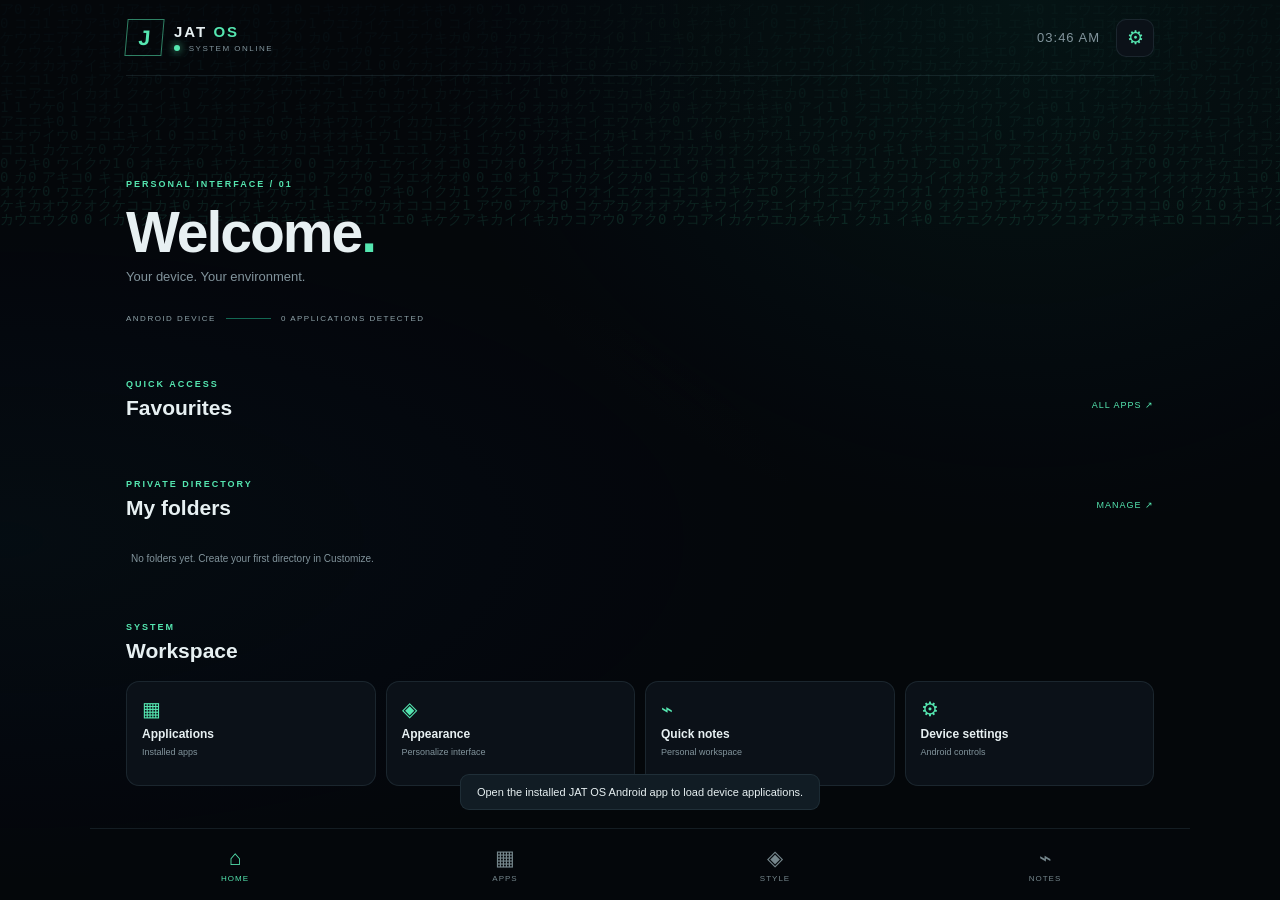
==== commit e6bb1bf3: "Add private app folders and eye comfort theme" ====
--- a/android/launcher/app/src/main/assets/jat-os/index.html
+++ b/android/launcher/app/src/main/assets/jat-os/index.html
@@ -48,6 +48,16 @@
             </div>
             <div id="favourites" class="app-grid favourite-grid"></div>
 
+
+            <div class="section-heading folder-section-heading">
+                <div>
+                    <span class="eyebrow">PRIVATE DIRECTORY</span>
+                    <h2>My folders</h2>
+                </div>
+                <button class="text-button" onclick="showScreen('customizeScreen')">MANAGE ↗</button>
+            </div>
+            <div id="homeFolders" class="folder-grid"></div>
+
             <div class="section-heading lower-heading">
                 <div>
                     <span class="eyebrow">SYSTEM</span>
@@ -141,6 +151,7 @@
                     <div><strong>Interface theme</strong><small>Visual appearance</small></div>
                     <select id="themeMode" onchange="saveAppearance()">
                         <option value="dark">Dark</option>
+                        <option value="eye">Eye comfort / warm</option>
                         <option value="midnight">Midnight green</option>
                     </select>
                 </div>
@@ -148,6 +159,34 @@
                     <div><strong>Background animation</strong><small>Animated ambient particles</small></div>
                     <label class="switch"><input id="animations" type="checkbox" checked onchange="saveAppearance()"><span></span></label>
                 </div>
+            </div>
+
+            <div class="folder-manager">
+                <div class="folder-manager-heading">
+                    <div class="eyebrow">DIRECTORY CONTROL / 05</div>
+                    <h2>Private folders</h2>
+                    <p>Create your own app directories and decide which applications belong in each one.</p>
+                </div>
+
+                <div class="folder-create">
+                    <input id="newFolderName" type="text" maxlength="24"
+                           placeholder="Enter folder name..." autocomplete="off">
+                    <button onclick="createFolder()">CREATE</button>
+                </div>
+
+                <div class="folder-assignment">
+                    <label for="folderTarget">SELECT DIRECTORY</label>
+                    <select id="folderTarget" onchange="renderFolderAssignments()">
+                        <option value="">Choose a folder</option>
+                    </select>
+                    <div id="folderAppAssignments" class="assignment-list">
+                        <div class="assignment-empty">Create a folder to begin.</div>
+                    </div>
+                    <button class="outline-button full-button" onclick="saveFolderAssignments()">SAVE DIRECTORY CONTENTS</button>
+                </div>
+
+                <div class="eyebrow folder-list-label">EXISTING DIRECTORIES</div>
+                <div id="managedFolders" class="managed-folders"></div>
             </div>
             <button class="outline-button full-button" onclick="resetAppearance()">RESET APPEARANCE</button>
         </section>
@@ -179,6 +218,24 @@
     </nav>
 </div>
 
+
+<div id="folderModal" class="folder-modal" onclick="if(event.target===this)closeFolder()">
+    <div class="folder-window">
+        <div class="folder-window-top">
+            <div>
+                <div class="folder-terminal-label">JAT FILE SYSTEM // PRIVATE DIRECTORY</div>
+                <h2 id="folderModalTitle">DIRECTORY</h2>
+            </div>
+            <button class="folder-close" onclick="closeFolder()">×</button>
+        </div>
+        <div class="folder-path"><span>ROOT</span> / <span id="folderPathName">DIRECTORY</span> / ACCESS GRANTED</div>
+        <div class="folder-window-line"></div>
+        <div id="folderModalApps" class="app-grid folder-modal-grid"></div>
+        <div id="folderModalEmpty" class="folder-empty" hidden>THIS DIRECTORY IS EMPTY</div>
+        <div class="folder-window-footer">LOCAL STORAGE // ENCRYPTED-STYLE INTERFACE</div>
+    </div>
+</div>
+
 <div id="toast" class="toast"></div>
 <script src="app.js"></script>
 </body>
--- a/android/launcher/app/src/main/assets/jat-os/style.css
+++ b/android/launcher/app/src/main/assets/jat-os/style.css
@@ -103,3 +103,186 @@
     .app-card { min-height: 125px; padding-top: 16px; }
     .workspace-grid { grid-template-columns: repeat(4, minmax(0, 1fr)); }
 }
+
+
+/* JAT OS EYE COMFORT ENVIRONMENT */
+body.eye-comfort {
+    --bg: #100f0b;
+    --panel: #19170f;
+    --panel2: #201d13;
+    --border: rgba(216, 190, 132, .16);
+    --text: #eee4cc;
+    --muted: #a69a7d;
+    --accent: #dfc38b;
+    --accent2: #a68a52;
+}
+body.eye-comfort .ambient {
+    background:
+      radial-gradient(ellipse at 80% 0%, rgba(145, 111, 48, .13), transparent 45%),
+      radial-gradient(ellipse at 0% 65%, rgba(108, 82, 38, .10), transparent 45%);
+}
+body.eye-comfort #matrix { opacity: .09; filter: sepia(.7); }
+body.eye-comfort .brand-mark { border-color: rgba(223,195,139,.55); }
+body.eye-comfort .brand-status i { background: #dfc38b; box-shadow: 0 0 8px #dfc38b; }
+body.eye-comfort .app-card,
+body.eye-comfort .workspace-card,
+body.eye-comfort .search-wrap,
+body.eye-comfort #notesArea,
+body.eye-comfort .settings-panel {
+    background: rgba(27, 24, 16, .94);
+}
+body.eye-comfort .bottom-nav { background: rgba(16, 15, 11, .97); }
+body.eye-comfort .nav-item.active { color: #dfc38b; }
+body.eye-comfort .app-fallback { background: #302817; color: #dfc38b; }
+body.eye-comfort .folder-card { background: linear-gradient(145deg, #252013, #17150f); }
+body.eye-comfort .folder-card-icon { color: #dfc38b; }
+body.eye-comfort .folder-window { background: #15130e; border-color: rgba(223,195,139,.32); }
+body.eye-comfort .folder-window-line { background: rgba(223,195,139,.35); }
+
+.folder-section-heading { margin-top: 35px; }
+.folder-grid {
+    display: grid;
+    grid-template-columns: repeat(2, minmax(0, 1fr));
+    gap: 11px;
+}
+.folder-card {
+    min-width: 0;
+    min-height: 105px;
+    display: flex;
+    flex-direction: column;
+    align-items: flex-start;
+    justify-content: space-between;
+    padding: 14px;
+    border: 1px solid rgba(85,230,176,.19);
+    border-radius: 12px;
+    background: linear-gradient(145deg, #101c1b, #0a1013);
+    text-align: left;
+    color: var(--text);
+}
+.folder-card:active { transform: scale(.98); }
+.folder-card-top { display: flex; align-items: center; justify-content: space-between; width: 100%; }
+.folder-card-icon { color: var(--accent); font-size: 22px; }
+.folder-card-count { color: var(--muted); font-size: 8px; letter-spacing: 1px; }
+.folder-card-name { font-size: 12px; font-weight: 700; overflow-wrap: anywhere; }
+.folder-card-path { color: var(--muted); font-size: 8px; letter-spacing: 1px; }
+
+.folder-manager {
+    margin-top: 24px;
+    padding: 17px;
+    border: 1px solid var(--border);
+    border-radius: 13px;
+    background: rgba(11,17,24,.85);
+}
+.folder-manager-heading h2 { margin-top: 8px; }
+.folder-manager-heading p { color: var(--muted); font-size: 11px; line-height: 1.6; }
+.folder-create { display: flex; gap: 8px; margin-top: 18px; }
+.folder-create input {
+    width: 100%;
+    min-width: 0;
+    padding: 12px;
+    border: 1px solid var(--border);
+    border-radius: 8px;
+    outline: 0;
+    background: #080e12;
+    font-size: 11px;
+}
+.folder-create button {
+    flex-shrink: 0;
+    padding: 0 15px;
+    border: 0;
+    border-radius: 8px;
+    background: var(--accent);
+    color: #07100c;
+    font-size: 9px;
+    font-weight: 800;
+    letter-spacing: 1px;
+}
+.folder-assignment {
+    margin-top: 22px;
+    padding-top: 17px;
+    border-top: 1px solid var(--border);
+}
+.folder-assignment > label,
+.folder-list-label {
+    display: block;
+    margin-bottom: 10px;
+    color: var(--accent);
+    font-size: 8px;
+    letter-spacing: 1.5px;
+}
+.folder-assignment select { width: 100%; max-width: none; }
+.assignment-list { display: grid; gap: 5px; margin-top: 12px; max-height: 310px; overflow-y: auto; }
+.assignment-item {
+    display: flex;
+    align-items: center;
+    gap: 10px;
+    min-height: 48px;
+    padding: 7px 9px;
+    border: 1px solid var(--border);
+    border-radius: 8px;
+    background: rgba(5,9,12,.4);
+}
+.assignment-item img { width: 29px; height: 29px; object-fit: contain; border-radius: 7px; }
+.assignment-item span { flex: 1; font-size: 10px; overflow-wrap: anywhere; }
+.assignment-item input { accent-color: var(--accent); width: 17px; height: 17px; }
+.assignment-empty { padding: 15px 5px; color: var(--muted); font-size: 10px; }
+.folder-list-label { margin-top: 23px; }
+.managed-folders { display: grid; gap: 7px; }
+.managed-folder-row {
+    display: flex;
+    align-items: center;
+    gap: 8px;
+    padding: 10px;
+    border: 1px solid var(--border);
+    border-radius: 8px;
+    background: rgba(5,9,12,.35);
+}
+.managed-folder-row span { flex: 1; min-width: 0; font-size: 11px; overflow-wrap: anywhere; }
+.managed-folder-row small { color: var(--muted); font-size: 9px; }
+.managed-folder-row button {
+    border: 1px solid rgba(220,105,95,.25);
+    border-radius: 6px;
+    padding: 7px 9px;
+    background: transparent;
+    color: #df8e80;
+    font-size: 8px;
+}
+.folder-modal {
+    display: none;
+    position: fixed;
+    inset: 0;
+    z-index: 20;
+    align-items: center;
+    justify-content: center;
+    padding: 15px;
+    background: rgba(0,0,0,.78);
+    backdrop-filter: blur(12px);
+}
+.folder-modal.open { display: flex; animation: appear .2s ease both; }
+.folder-window {
+    width: min(100%, 620px);
+    max-height: 82vh;
+    overflow-y: auto;
+    padding: 18px;
+    border: 1px solid rgba(85,230,176,.38);
+    border-radius: 13px;
+    background: #08100f;
+    box-shadow: 0 0 35px rgba(31,174,126,.12);
+}
+.folder-window-top { display: flex; align-items: flex-start; justify-content: space-between; gap: 12px; }
+.folder-terminal-label { color: var(--accent); font-size: 8px; letter-spacing: 1.4px; }
+.folder-window-top h2 { margin-top: 9px; font-family: monospace; font-size: 18px; overflow-wrap: anywhere; }
+.folder-close { width: 33px; height: 33px; border: 1px solid var(--border); border-radius: 8px; background: transparent; color: var(--accent); font-size: 20px; }
+.folder-path { margin: 13px 0; color: var(--muted); font-family: monospace; font-size: 8px; letter-spacing: 1px; overflow-wrap: anywhere; }
+.folder-path span { color: var(--accent); }
+.folder-window-line { height: 1px; margin-bottom: 14px; background: rgba(85,230,176,.28); }
+.folder-modal-grid { grid-template-columns: repeat(4, minmax(0,1fr)); gap: 7px; }
+.folder-modal-grid .app-card { min-height: 100px; background: rgba(15,27,25,.75); }
+.folder-empty { padding: 35px 5px; color: var(--muted); text-align: center; font-family: monospace; font-size: 10px; letter-spacing: 1px; }
+.folder-window-footer { margin-top: 17px; padding-top: 12px; border-top: 1px solid var(--border); color: var(--muted); font-size: 7px; letter-spacing: 1.3px; }
+@media (min-width: 700px) {
+    .folder-grid { grid-template-columns: repeat(3, minmax(0,1fr)); }
+}
+@media (max-width: 380px) {
+    .folder-modal-grid { grid-template-columns: repeat(3, minmax(0,1fr)); }
+}
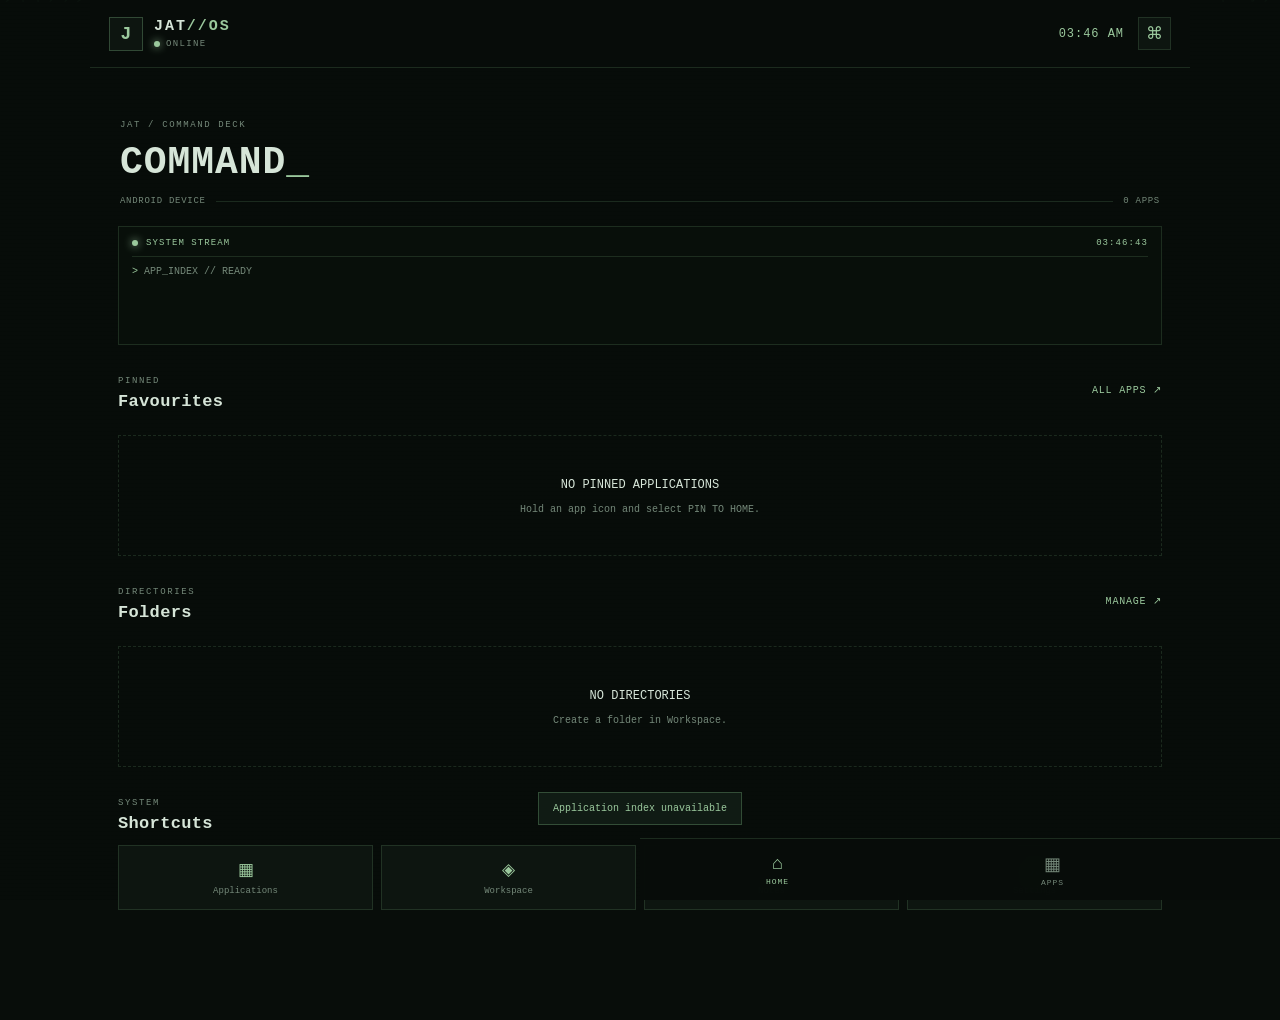
==== commit 04fa3d05: "Build final JAT OS launcher experience" ====
--- a/android/launcher/app/src/main/assets/jat-os/index.html
+++ b/android/launcher/app/src/main/assets/jat-os/index.html
@@ -2,207 +2,213 @@
 <html lang="en">
 <head>
 <meta charset="UTF-8">
-<meta name="viewport" content="width=device-width, initial-scale=1, maximum-scale=1, user-scalable=no">
-<meta name="theme-color" content="#05080c">
+<meta name="viewport" content="width=device-width,initial-scale=1,maximum-scale=1,user-scalable=no">
+<meta name="theme-color" content="#080d0a">
 <title>JAT OS</title>
 <link rel="stylesheet" href="style.css">
 </head>
 <body>
-<div class="ambient"></div>
 <canvas id="matrix"></canvas>
+<div class="scanlines"></div>
 
 <div id="app">
-    <header class="topbar">
+    <header class="topbar boot-target">
         <div class="brand">
             <div class="brand-mark">J</div>
-            <div>
-                <div class="brand-name">JAT<span> OS</span></div>
-                <div class="brand-status"><i></i> SYSTEM ONLINE</div>
+            <div class="brand-copy">
+                <div class="brand-name">JAT<span>//OS</span></div>
+                <div class="brand-status"><i></i><span>ONLINE</span></div>
             </div>
         </div>
         <div class="top-actions">
-            <div class="clock" id="clock">--:--</div>
-            <button class="settings-shortcut" onclick="deviceSettings()" aria-label="Device settings">⚙</button>
+            <div id="clock" class="clock">--:--</div>
+            <button class="icon-button" onclick="deviceSettings()" aria-label="Android settings">⌘</button>
         </div>
     </header>
 
     <main id="mainContent">
         <section id="homeScreen" class="screen active">
-            <div class="hero">
-                <div class="eyebrow">PERSONAL INTERFACE / 01</div>
-                <h1>Welcome<span class="accent">.</span></h1>
-                <p class="subline">Your device. Your environment.</p>
+            <div class="hero boot-target">
+                <div class="eyebrow">JAT / COMMAND DECK</div>
+                <h1>COMMAND<span class="accent">_</span></h1>
                 <div class="system-line">
                     <span id="deviceName">ANDROID DEVICE</span>
                     <span class="line"></span>
-                    <span id="appCount">SCANNING APPS...</span>
-                </div>
-            </div>
-
-            <div class="section-heading">
+                    <span id="appCount">INDEXING</span>
+                </div>
+            </div>
+
+            <section class="terminal-panel boot-target">
+                <div class="terminal-head">
+                    <span><i class="live-dot"></i> SYSTEM STREAM</span>
+                    <span id="streamClock">00:00:00</span>
+                </div>
+                <div id="systemStream" class="terminal-stream"></div>
+            </section>
+
+            <div class="section-heading boot-target">
                 <div>
-                    <span class="eyebrow">QUICK ACCESS</span>
+                    <span class="eyebrow">PINNED</span>
                     <h2>Favourites</h2>
                 </div>
                 <button class="text-button" onclick="showScreen('applicationsScreen')">ALL APPS ↗</button>
             </div>
-            <div id="favourites" class="app-grid favourite-grid"></div>
-
-
-            <div class="section-heading folder-section-heading">
+            <div id="favourites" class="app-grid favourite-grid boot-target"></div>
+
+            <div class="section-heading boot-target">
                 <div>
-                    <span class="eyebrow">PRIVATE DIRECTORY</span>
-                    <h2>My folders</h2>
+                    <span class="eyebrow">DIRECTORIES</span>
+                    <h2>Folders</h2>
                 </div>
                 <button class="text-button" onclick="showScreen('customizeScreen')">MANAGE ↗</button>
             </div>
-            <div id="homeFolders" class="folder-grid"></div>
-
-            <div class="section-heading lower-heading">
+            <div id="homeFolders" class="folder-grid boot-target"></div>
+
+            <div class="section-heading boot-target">
                 <div>
                     <span class="eyebrow">SYSTEM</span>
-                    <h2>Workspace</h2>
-                </div>
-            </div>
-            <div class="workspace-grid">
-                <button class="workspace-card" onclick="showScreen('applicationsScreen')">
-                    <span class="workspace-icon">▦</span>
-                    <span>Applications</span>
-                    <small>Installed apps</small>
-                </button>
-                <button class="workspace-card" onclick="showScreen('customizeScreen')">
-                    <span class="workspace-icon">◈</span>
-                    <span>Appearance</span>
-                    <small>Personalize interface</small>
-                </button>
-                <button class="workspace-card" onclick="showScreen('notesScreen')">
-                    <span class="workspace-icon">⌁</span>
-                    <span>Quick notes</span>
-                    <small>Personal workspace</small>
-                </button>
-                <button class="workspace-card" onclick="deviceSettings()">
-                    <span class="workspace-icon">⚙</span>
-                    <span>Device settings</span>
-                    <small>Android controls</small>
+                    <h2>Shortcuts</h2>
+                </div>
+            </div>
+            <div class="shortcut-grid boot-target">
+                <button class="shortcut" onclick="showScreen('applicationsScreen')">
+                    <span>▦</span>Applications
+                </button>
+                <button class="shortcut" onclick="showScreen('customizeScreen')">
+                    <span>◈</span>Workspace
+                </button>
+                <button class="shortcut" onclick="showScreen('notesScreen')">
+                    <span>⌁</span>Notes
+                </button>
+                <button class="shortcut" onclick="deviceSettings()">
+                    <span>⌘</span>Settings
                 </button>
             </div>
         </section>
 
         <section id="applicationsScreen" class="screen">
-            <div class="page-heading">
-                <div class="eyebrow">APPLICATION DIRECTORY / 02</div>
+            <div class="page-heading boot-target">
+                <div class="eyebrow">APPLICATION INDEX / 01</div>
                 <h1>Applications<span class="accent">.</span></h1>
-                <p class="subline">Apps available on this device.</p>
-            </div>
-            <div class="search-wrap">
+            </div>
+
+            <div class="search-wrap boot-target">
                 <span>⌕</span>
-                <input id="appSearch" type="search" placeholder="Search installed applications..." autocomplete="off">
-                <button onclick="clearSearch()">×</button>
-            </div>
-            <div class="app-toolbar">
-                <span id="appTotal">LOADING APPLICATIONS</span>
-                <button class="text-button" onclick="refreshApps()">↻ REFRESH</button>
-            </div>
-            <div id="allApps" class="app-grid"></div>
+                <input id="appSearch" type="search" placeholder="Search applications..." autocomplete="off">
+                <button onclick="clearSearch()" aria-label="Clear search">×</button>
+            </div>
+
+            <div class="app-toolbar boot-target">
+                <span id="appTotal">0 APPLICATIONS</span>
+                <select id="sortOrder" onchange="renderApps()">
+                    <option value="az">A–Z</option>
+                    <option value="za">Z–A</option>
+                </select>
+            </div>
+
+            <div id="categoryFilters" class="category-filters boot-target"></div>
+            <div id="allApps" class="app-grid boot-target"></div>
+
             <div id="emptyApps" class="empty-state" hidden>
-                <div class="empty-symbol">⌕</div>
-                <h3>No applications found</h3>
-                <p>Try another search or refresh the application list.</p>
+                <span>⌕</span>
+                <h3>NO MATCHES</h3>
+                <p>Try another search or category.</p>
             </div>
         </section>
 
         <section id="customizeScreen" class="screen">
-            <div class="page-heading">
-                <div class="eyebrow">INTERFACE CONFIGURATION / 03</div>
-                <h1>Customize<span class="accent">.</span></h1>
-                <p class="subline">Configure your workspace.</p>
-            </div>
-
-            <div class="settings-panel">
-                <div class="setting-row">
-                    <div><strong>Grid columns</strong><small>Apps per row</small></div>
+            <div class="page-heading boot-target">
+                <div class="eyebrow">SYSTEM CONFIGURATION / 02</div>
+                <h1>Workspace<span class="accent">.</span></h1>
+            </div>
+
+            <div class="settings-panel boot-target">
+                <div class="panel-title">APP DRAWER</div>
+
+                <div class="setting-row">
+                    <div><strong>Grid columns</strong><small>Applications per row</small></div>
                     <select id="gridColumns" onchange="saveAppearance()">
-                        <option value="3">3 columns</option>
-                        <option value="4">4 columns</option>
-                        <option value="5">5 columns</option>
-                        <option value="6">6 columns</option>
-                    </select>
-                </div>
-                <div class="setting-row">
-                    <div><strong>Icon size</strong><small>Application icon scale</small></div>
+                        <option value="3">3</option>
+                        <option value="4">4</option>
+                        <option value="5">5</option>
+                        <option value="6">6</option>
+                    </select>
+                </div>
+
+                <div class="setting-row">
+                    <div><strong>Icon scale</strong><small>Application icon size</small></div>
                     <select id="iconSize" onchange="saveAppearance()">
                         <option value="small">Small</option>
                         <option value="medium">Medium</option>
                         <option value="large">Large</option>
                     </select>
                 </div>
-                <div class="setting-row">
-                    <div><strong>Application labels</strong><small>Show names below icons</small></div>
+
+                <div class="setting-row">
+                    <div><strong>App labels</strong><small>Display names below icons</small></div>
                     <label class="switch"><input id="showLabels" type="checkbox" checked onchange="saveAppearance()"><span></span></label>
                 </div>
-                <div class="setting-row">
-                    <div><strong>Sort applications</strong><small>Display order</small></div>
-                    <select id="sortOrder" onchange="renderApps()">
-                        <option value="az">A to Z</option>
-                        <option value="za">Z to A</option>
-                    </select>
-                </div>
-                <div class="setting-row">
-                    <div><strong>Interface theme</strong><small>Visual appearance</small></div>
+
+                <div class="setting-row">
+                    <div><strong>Show hidden apps</strong><small>Include hidden applications in drawer</small></div>
+                    <label class="switch"><input id="showHidden" type="checkbox" onchange="renderApps()"><span></span></label>
+                </div>
+
+                <div class="setting-row">
+                    <div><strong>Colour environment</strong><small>Interface palette</small></div>
                     <select id="themeMode" onchange="saveAppearance()">
-                        <option value="dark">Dark</option>
-                        <option value="eye">Eye comfort / warm</option>
-                        <option value="midnight">Midnight green</option>
-                    </select>
-                </div>
-                <div class="setting-row">
-                    <div><strong>Background animation</strong><small>Animated ambient particles</small></div>
+                        <option value="hacker">Terminal green</option>
+                        <option value="eye">Warm low-glare</option>
+                        <option value="midnight">Deep green</option>
+                    </select>
+                </div>
+
+                <div class="setting-row">
+                    <div><strong>Ambient animation</strong><small>Background character stream</small></div>
                     <label class="switch"><input id="animations" type="checkbox" checked onchange="saveAppearance()"><span></span></label>
                 </div>
             </div>
 
-            <div class="folder-manager">
-                <div class="folder-manager-heading">
-                    <div class="eyebrow">DIRECTORY CONTROL / 05</div>
-                    <h2>Private folders</h2>
-                    <p>Create your own app directories and decide which applications belong in each one.</p>
-                </div>
-
+            <div class="settings-panel boot-target">
+                <div class="panel-title">DIRECTORY CONTROL</div>
                 <div class="folder-create">
-                    <input id="newFolderName" type="text" maxlength="24"
-                           placeholder="Enter folder name..." autocomplete="off">
-                    <button onclick="createFolder()">CREATE</button>
-                </div>
-
-                <div class="folder-assignment">
-                    <label for="folderTarget">SELECT DIRECTORY</label>
-                    <select id="folderTarget" onchange="renderFolderAssignments()">
-                        <option value="">Choose a folder</option>
-                    </select>
-                    <div id="folderAppAssignments" class="assignment-list">
-                        <div class="assignment-empty">Create a folder to begin.</div>
-                    </div>
-                    <button class="outline-button full-button" onclick="saveFolderAssignments()">SAVE DIRECTORY CONTENTS</button>
-                </div>
-
-                <div class="eyebrow folder-list-label">EXISTING DIRECTORIES</div>
+                    <input id="newFolderName" maxlength="26" placeholder="New folder name..." autocomplete="off">
+                    <select id="newFolderColor" aria-label="Folder colour">
+                        <option value="green">GREEN</option>
+                        <option value="amber">AMBER</option>
+                        <option value="blue">BLUE</option>
+                        <option value="red">RED</option>
+                    </select>
+                    <button class="action-button" onclick="createFolder()">CREATE</button>
+                </div>
+                <div class="setting-row">
+                    <div><strong>Folder layout</strong><small>Opened folder arrangement</small></div>
+                    <select id="folderLayout" onchange="saveAppearance()">
+                        <option value="grid">Grid</option>
+                        <option value="list">List</option>
+                    </select>
+                </div>
                 <div id="managedFolders" class="managed-folders"></div>
             </div>
-            <button class="outline-button full-button" onclick="resetAppearance()">RESET APPEARANCE</button>
+
+            <div class="settings-panel boot-target">
+                <div class="panel-title">SYSTEM</div>
+                <button class="wide-action" onclick="refreshApps()">↻ REBUILD APPLICATION INDEX</button>
+                <button class="wide-action danger-action" onclick="resetAppearance()">RESET APPEARANCE</button>
+            </div>
         </section>
 
         <section id="notesScreen" class="screen">
-            <div class="page-heading">
-                <div class="eyebrow">PERSONAL WORKSPACE / 04</div>
-                <h1>Quick notes<span class="accent">.</span></h1>
-                <p class="subline">Your notes stay on this device.</p>
+            <div class="page-heading boot-target">
+                <div class="eyebrow">PERSONAL DATA / 03</div>
+                <h1>Notes<span class="accent">.</span></h1>
             </div>
             <textarea id="notesArea" placeholder="Write something..."></textarea>
-            <div class="note-status" id="noteStatus">SAVED LOCALLY</div>
+            <div id="noteStatus" class="note-status">READY</div>
         </section>
     </main>
 
-    <nav class="bottom-nav">
+    <nav class="bottom-nav boot-target">
         <button class="nav-item active" data-screen="homeScreen" onclick="showScreen('homeScreen')">
             <span>⌂</span><small>HOME</small>
         </button>
@@ -210,7 +216,7 @@
             <span>▦</span><small>APPS</small>
         </button>
         <button class="nav-item" data-screen="customizeScreen" onclick="showScreen('customizeScreen')">
-            <span>◈</span><small>STYLE</small>
+            <span>◈</span><small>SETUP</small>
         </button>
         <button class="nav-item" data-screen="notesScreen" onclick="showScreen('notesScreen')">
             <span>⌁</span><small>NOTES</small>
@@ -218,25 +224,27 @@
     </nav>
 </div>
 
-
-<div id="folderModal" class="folder-modal" onclick="if(event.target===this)closeFolder()">
+<div id="folderModal" class="overlay" hidden>
     <div class="folder-window">
-        <div class="folder-window-top">
+        <div class="modal-head">
             <div>
-                <div class="folder-terminal-label">JAT FILE SYSTEM // PRIVATE DIRECTORY</div>
-                <h2 id="folderModalTitle">DIRECTORY</h2>
-            </div>
-            <button class="folder-close" onclick="closeFolder()">×</button>
+                <div class="eyebrow">DIRECTORY / OPEN</div>
+                <h2 id="folderModalTitle">FOLDER</h2>
+            </div>
+            <button class="close-button" onclick="closeFolder()">×</button>
         </div>
-        <div class="folder-path"><span>ROOT</span> / <span id="folderPathName">DIRECTORY</span> / ACCESS GRANTED</div>
-        <div class="folder-window-line"></div>
+        <div class="folder-meta" id="folderMeta">ROOT / DIRECTORY</div>
         <div id="folderModalApps" class="app-grid folder-modal-grid"></div>
-        <div id="folderModalEmpty" class="folder-empty" hidden>THIS DIRECTORY IS EMPTY</div>
-        <div class="folder-window-footer">LOCAL STORAGE // ENCRYPTED-STYLE INTERFACE</div>
+        <div id="folderModalEmpty" class="empty-state" hidden>THIS DIRECTORY IS EMPTY</div>
     </div>
 </div>
 
+<div id="contextOverlay" class="context-overlay" hidden>
+    <div id="contextMenu" class="context-menu"></div>
+</div>
+
 <div id="toast" class="toast"></div>
+
 <script src="app.js"></script>
 </body>
 </html>
--- a/android/launcher/app/src/main/assets/jat-os/style.css
+++ b/android/launcher/app/src/main/assets/jat-os/style.css
@@ -1,288 +1,394 @@
 :root {
-    color-scheme: dark;
-    --bg: #05080c;
-    --panel: #0b1118;
-    --panel2: #0e1720;
-    --border: rgba(135, 174, 190, .13);
-    --text: #e7f0f2;
-    --muted: #82949c;
-    --accent: #55e6b0;
-    --accent2: #1eaa83;
-    --icon-size: 54px;
-    --columns: 4;
-}
-* { box-sizing: border-box; -webkit-tap-highlight-color: transparent; }
-html, body { margin: 0; min-height: 100%; background: var(--bg); color: var(--text); font-family: Inter, Roboto, "Arial", sans-serif; }
-body { min-height: 100vh; overflow-x: hidden; }
-button, input, textarea, select { font: inherit; color: inherit; }
-button { cursor: pointer; }
-.ambient { position: fixed; inset: 0; pointer-events: none; z-index: 0; background: radial-gradient(ellipse at 80% 0%, rgba(22, 113, 89, .14), transparent 42%), radial-gradient(ellipse at 0% 60%, rgba(20, 69, 93, .11), transparent 45%); }
-#matrix { position: fixed; inset: 0; width: 100%; height: 100%; opacity: .14; pointer-events: none; z-index: 0; }
-#app { position: relative; z-index: 1; width: min(100%, 1100px); min-height: 100vh; margin: auto; padding: 0 22px 105px; }
-.topbar { height: 76px; display: flex; align-items: center; justify-content: space-between; border-bottom: 1px solid var(--border); }
-.brand { display: flex; align-items: center; gap: 11px; }
-.brand-mark { width: 37px; height: 37px; display: grid; place-items: center; border: 1px solid rgba(85,230,176,.55); color: var(--accent); font-size: 21px; font-weight: 800; transform: skew(-5deg); }
-.brand-name { font-size: 15px; font-weight: 800; letter-spacing: 2px; }
-.brand-name span { color: var(--accent); }
-.brand-status { margin-top: 4px; color: var(--muted); font-size: 8px; letter-spacing: 1.5px; }
-.brand-status i { display: inline-block; width: 6px; height: 6px; margin-right: 5px; border-radius: 50%; background: var(--accent); box-shadow: 0 0 9px var(--accent); }
-.top-actions { display: flex; align-items: center; gap: 16px; }
-.clock { font-size: 13px; letter-spacing: 1px; color: var(--muted); font-variant-numeric: tabular-nums; }
-.settings-shortcut { width: 38px; height: 38px; border: 1px solid var(--border); border-radius: 10px; background: var(--panel); color: var(--accent); font-size: 19px; }
-.screen { display: none; padding-top: 38px; animation: appear .28s ease both; }
-.screen.active { display: block; }
-@keyframes appear { from { opacity: 0; transform: translateY(8px); } to { opacity: 1; transform: translateY(0); } }
-.hero { padding: 45px 0 38px; }
-.eyebrow { color: var(--accent); font-size: 9px; letter-spacing: 2px; font-weight: 700; }
-h1 { margin: 13px 0 7px; font-size: clamp(36px, 7vw, 57px); line-height: 1.06; letter-spacing: -2px; font-weight: 650; }
-.accent { color: var(--accent); }
-.subline { margin: 0; color: var(--muted); font-size: 13px; }
-.system-line { display: flex; align-items: center; gap: 10px; margin-top: 30px; color: #8ea2a8; font-size: 8px; letter-spacing: 1.5px; }
-.system-line .line { width: 45px; height: 1px; background: var(--accent2); opacity: .6; }
-.section-heading { display: flex; align-items: end; justify-content: space-between; margin: 12px 0 18px; }
-h2 { margin: 5px 0 0; font-size: 21px; font-weight: 600; }
-.text-button { border: 0; background: transparent; color: var(--accent); font-size: 9px; letter-spacing: 1px; padding: 10px 0; }
-.app-grid { display: grid; grid-template-columns: repeat(var(--columns), minmax(0, 1fr)); gap: 12px 8px; }
-.app-card { min-width: 0; min-height: 112px; position: relative; display: flex; flex-direction: column; align-items: center; justify-content: flex-start; gap: 9px; padding: 13px 5px 10px; border: 1px solid transparent; border-radius: 13px; background: rgba(12, 20, 28, .8); color: var(--text); text-align: center; overflow: hidden; }
-.app-card:active { background: rgba(37, 87, 76, .35); transform: scale(.97); }
-.app-icon { width: var(--icon-size); height: var(--icon-size); object-fit: contain; border-radius: 13px; flex-shrink: 0; }
-.app-fallback { width: var(--icon-size); height: var(--icon-size); display: grid; place-items: center; border-radius: 13px; background: #132a2b; color: var(--accent); font-size: 24px; }
-.app-name { display: block; width: 100%; color: #cbd7da; font-size: 10px; line-height: 1.35; overflow-wrap: anywhere; }
-.hide-labels .app-name { display: none; }
-.favourite-grid { --columns: 4; }
-.lower-heading { margin-top: 37px; }
-.workspace-grid { display: grid; grid-template-columns: repeat(2, minmax(0, 1fr)); gap: 10px; }
-.workspace-card { min-height: 105px; display: flex; flex-direction: column; align-items: flex-start; gap: 6px; padding: 15px; border: 1px solid var(--border); border-radius: 13px; background: var(--panel); color: var(--text); text-align: left; }
-.workspace-icon { color: var(--accent); font-size: 20px; }
-.workspace-card span:nth-child(2) { font-size: 12px; font-weight: 600; }
-.workspace-card small { color: var(--muted); font-size: 9px; }
-.page-heading { margin-bottom: 27px; }
-.page-heading h1 { font-size: clamp(32px, 6vw, 48px); }
-.search-wrap { display: flex; align-items: center; gap: 10px; height: 48px; padding: 0 13px; border: 1px solid var(--border); border-radius: 10px; background: #0b1118; color: var(--accent); }
-.search-wrap input { width: 100%; min-width: 0; border: 0; outline: 0; background: transparent; color: var(--text); font-size: 12px; }
-.search-wrap input::placeholder { color: #64757c; }
-.search-wrap button { border: 0; background: transparent; color: var(--muted); font-size: 20px; }
-.app-toolbar { display: flex; justify-content: space-between; align-items: center; margin: 18px 0 12px; color: var(--muted); font-size: 8px; letter-spacing: 1.3px; }
-#allApps { padding-bottom: 20px; }
-.empty-state { padding: 55px 15px; text-align: center; color: var(--muted); }
-.empty-symbol { color: var(--accent); font-size: 35px; }
-.empty-state h3 { color: var(--text); font-size: 16px; }
-.empty-state p { font-size: 11px; }
-.settings-panel { border: 1px solid var(--border); border-radius: 13px; background: rgba(11,17,24,.92); overflow: hidden; }
-.setting-row { min-height: 72px; display: flex; align-items: center; justify-content: space-between; gap: 12px; padding: 13px 15px; border-bottom: 1px solid var(--border); }
-.setting-row:last-child { border-bottom: 0; }
-.setting-row strong { display: block; font-size: 12px; font-weight: 600; }
-.setting-row small { display: block; margin-top: 5px; color: var(--muted); font-size: 10px; }
-select { max-width: 130px; padding: 9px 24px 9px 10px; border: 1px solid var(--border); border-radius: 8px; outline: 0; background: #111b24; color: var(--text); font-size: 10px; }
-.switch { position: relative; width: 39px; height: 22px; flex-shrink: 0; }
-.switch input { position: absolute; opacity: 0; width: 0; height: 0; }
-.switch span { position: absolute; inset: 0; border-radius: 20px; background: #26343a; transition: .2s; }
-.switch span:before { content: ""; position: absolute; width: 16px; height: 16px; left: 3px; top: 3px; border-radius: 50%; background: #9ba9aa; transition: .2s; }
-.switch input:checked + span { background: #176e55; }
-.switch input:checked + span:before { transform: translateX(17px); background: #70f2c0; }
-.outline-button { border: 1px solid rgba(85,230,176,.35); border-radius: 9px; background: transparent; color: var(--accent); padding: 13px; font-size: 9px; letter-spacing: 1.5px; }
-.full-button { width: 100%; margin-top: 15px; }
-#notesArea { display: block; width: 100%; min-height: 260px; resize: vertical; padding: 16px; border: 1px solid var(--border); border-radius: 12px; outline: 0; background: #0b1118; color: var(--text); font-size: 13px; line-height: 1.6; }
-#notesArea::placeholder { color: #64757c; }
-.note-status { margin-top: 10px; color: var(--accent); font-size: 8px; letter-spacing: 1.5px; }
-.bottom-nav { position: fixed; z-index: 5; left: 50%; bottom: 0; transform: translateX(-50%); width: min(100%, 1100px); min-height: 72px; display: flex; justify-content: space-around; padding: 9px 10px max(9px, env(safe-area-inset-bottom)); border-top: 1px solid var(--border); background: rgba(5,8,12,.96); backdrop-filter: blur(16px); }
-.nav-item { flex: 1; display: flex; flex-direction: column; align-items: center; justify-content: center; gap: 4px; border: 0; background: transparent; color: #75868c; }
-.nav-item span { font-size: 21px; }
-.nav-item small { font-size: 8px; letter-spacing: 1px; }
-.nav-item.active { color: var(--accent); }
-.toast { position: fixed; z-index: 10; left: 50%; bottom: 90px; transform: translate(-50%, 12px); padding: 11px 16px; border: 1px solid var(--border); border-radius: 9px; background: #111c24; color: var(--text); font-size: 11px; opacity: 0; pointer-events: none; transition: .2s; }
-.toast.show { opacity: 1; transform: translate(-50%, 0); }
-body.midnight { --bg: #020b09; --panel: #071510; --panel2: #0a1c15; --border: rgba(85,230,176,.17); }
-body.size-small { --icon-size: 43px; }
-body.size-medium { --icon-size: 54px; }
-body.size-large { --icon-size: 65px; }
-@media (min-width: 700px) {
-    #app { padding-left: 36px; padding-right: 36px; }
-    .hero { padding-top: 65px; }
-    .app-grid { gap: 15px; }
-    .app-card { min-height: 125px; padding-top: 16px; }
-    .workspace-grid { grid-template-columns: repeat(4, minmax(0, 1fr)); }
-}
-
-
-/* JAT OS EYE COMFORT ENVIRONMENT */
+    --bg:#080d0a;
+    --panel:#0d1510;
+    --panel2:#101b14;
+    --line:rgba(119,174,125,.19);
+    --line2:rgba(119,174,125,.34);
+    --text:#d6e5d8;
+    --muted:#748879;
+    --accent:#9bc99d;
+    --accent2:#4d9a69;
+    --amber:#c7a36b;
+    --danger:#c46d65;
+    --columns:4;
+    --icon-size:42px;
+    --nav-height:62px;
+    font-family:Arial,Helvetica,sans-serif;
+}
+* { box-sizing:border-box; -webkit-tap-highlight-color:transparent; }
+html,body { margin:0; min-height:100%; background:var(--bg); color:var(--text); }
+body { overflow-x:hidden; }
 body.eye-comfort {
-    --bg: #100f0b;
-    --panel: #19170f;
-    --panel2: #201d13;
-    --border: rgba(216, 190, 132, .16);
-    --text: #eee4cc;
-    --muted: #a69a7d;
-    --accent: #dfc38b;
-    --accent2: #a68a52;
-}
-body.eye-comfort .ambient {
-    background:
-      radial-gradient(ellipse at 80% 0%, rgba(145, 111, 48, .13), transparent 45%),
-      radial-gradient(ellipse at 0% 65%, rgba(108, 82, 38, .10), transparent 45%);
-}
-body.eye-comfort #matrix { opacity: .09; filter: sepia(.7); }
-body.eye-comfort .brand-mark { border-color: rgba(223,195,139,.55); }
-body.eye-comfort .brand-status i { background: #dfc38b; box-shadow: 0 0 8px #dfc38b; }
-body.eye-comfort .app-card,
-body.eye-comfort .workspace-card,
-body.eye-comfort .search-wrap,
-body.eye-comfort #notesArea,
-body.eye-comfort .settings-panel {
-    background: rgba(27, 24, 16, .94);
-}
-body.eye-comfort .bottom-nav { background: rgba(16, 15, 11, .97); }
-body.eye-comfort .nav-item.active { color: #dfc38b; }
-body.eye-comfort .app-fallback { background: #302817; color: #dfc38b; }
-body.eye-comfort .folder-card { background: linear-gradient(145deg, #252013, #17150f); }
-body.eye-comfort .folder-card-icon { color: #dfc38b; }
-body.eye-comfort .folder-window { background: #15130e; border-color: rgba(223,195,139,.32); }
-body.eye-comfort .folder-window-line { background: rgba(223,195,139,.35); }
-
-.folder-section-heading { margin-top: 35px; }
+    --bg:#100f0b;
+    --panel:#19160f;
+    --panel2:#211c13;
+    --line:rgba(196,159,104,.19);
+    --line2:rgba(196,159,104,.34);
+    --text:#e1d4bd;
+    --muted:#9b886c;
+    --accent:#d2b17d;
+    --accent2:#9c7548;
+    --amber:#e0b978;
+}
+body.midnight {
+    --bg:#07110f;
+    --panel:#0b1915;
+    --panel2:#10221b;
+    --line:rgba(93,190,145,.18);
+    --line2:rgba(93,190,145,.34);
+    --text:#d4e8df;
+    --muted:#718e82;
+    --accent:#81d6ae;
+    --accent2:#45a982;
+}
+button,input,select,textarea { font:inherit; }
+button { color:inherit; cursor:pointer; }
+#matrix {
+    position:fixed; inset:0; width:100%; height:100%;
+    opacity:.075; pointer-events:none; z-index:0;
+}
+.scanlines {
+    position:fixed; inset:0; pointer-events:none; z-index:1;
+    opacity:.12;
+    background:repeating-linear-gradient(
+        to bottom,transparent 0px,transparent 3px,
+        rgba(120,180,125,.035) 4px
+    );
+}
+#app {
+    position:relative; z-index:2; width:min(100%,1100px);
+    min-height:100vh; margin:0 auto; padding-bottom:calc(var(--nav-height) + 20px);
+}
+.topbar {
+    height:68px; display:flex; align-items:center; justify-content:space-between;
+    padding:0 19px; border-bottom:1px solid var(--line);
+    background:rgba(8,13,10,.94); position:sticky; top:0; z-index:20;
+    backdrop-filter:blur(12px);
+}
+.brand { display:flex; align-items:center; gap:11px; }
+.brand-mark {
+    width:34px; height:34px; display:grid; place-items:center;
+    border:1px solid var(--line2); color:var(--accent);
+    font:700 18px monospace; background:var(--panel);
+}
+.brand-name { font:700 15px monospace; letter-spacing:.13em; }
+.brand-name span { color:var(--accent); }
+.brand-status {
+    display:flex; align-items:center; gap:6px; margin-top:4px;
+    color:var(--muted); font:9px monospace; letter-spacing:.15em;
+}
+.brand-status i,.live-dot {
+    width:6px; height:6px; border-radius:50%; display:inline-block;
+    background:var(--accent); box-shadow:0 0 8px var(--accent);
+}
+.top-actions { display:flex; align-items:center; gap:14px; }
+.clock { color:var(--accent); font:12px monospace; letter-spacing:.08em; }
+.icon-button {
+    width:33px; height:33px; border:1px solid var(--line);
+    background:var(--panel); color:var(--accent); font-size:17px;
+}
+main { padding:18px 18px 24px; }
+.screen { display:none; }
+.screen.active { display:block; }
+.hero { padding:22px 2px 20px; }
+.eyebrow {
+    color:var(--muted); font:9px monospace; letter-spacing:.18em;
+}
+.hero h1,.page-heading h1 {
+    margin:11px 0 12px; font:700 clamp(25px,5vw,38px) monospace;
+    letter-spacing:.025em; color:var(--text);
+}
+.accent { color:var(--accent); }
+.system-line {
+    display:flex; align-items:center; gap:10px;
+    color:var(--muted); font:9px monospace; letter-spacing:.08em;
+}
+.system-line .line { height:1px; flex:1; background:var(--line); }
+.terminal-panel {
+    border:1px solid var(--line); background:rgba(9,17,12,.82);
+    padding:11px 13px; margin:0 0 24px;
+}
+.terminal-head {
+    display:flex; justify-content:space-between; align-items:center;
+    color:var(--accent); font:9px monospace; letter-spacing:.12em;
+    padding-bottom:8px; border-bottom:1px solid var(--line);
+}
+.terminal-head span:first-child { display:flex; align-items:center; gap:8px; }
+.terminal-stream {
+    height:76px; overflow:hidden; padding-top:7px;
+    color:var(--muted); font:10px/1.65 monospace;
+}
+.stream-line { white-space:nowrap; animation:streamIn .3s ease both; }
+.stream-line::before { content:"> "; color:var(--accent); }
+@keyframes streamIn { from {opacity:0;transform:translateX(-4px)} to {opacity:1;transform:none} }
+.section-heading {
+    display:flex; align-items:center; justify-content:space-between;
+    gap:12px; margin:24px 0 12px;
+}
+.section-heading h2 {
+    margin:5px 0 0; font:600 17px monospace; letter-spacing:.02em;
+}
+.text-button {
+    border:0; background:none; color:var(--accent);
+    font:10px monospace; letter-spacing:.08em; padding:8px 0;
+}
+.app-grid {
+    display:grid; grid-template-columns:repeat(var(--columns),minmax(0,1fr));
+    gap:9px; align-items:stretch;
+}
+.app-card {
+    min-width:0; min-height:91px; padding:10px 4px 8px;
+    border:1px solid var(--line); border-radius:4px;
+    background:linear-gradient(145deg,rgba(17,29,20,.95),rgba(9,15,11,.95));
+    display:flex; flex-direction:column; justify-content:center;
+    align-items:center; gap:7px; position:relative; overflow:hidden;
+    touch-action:pan-y; user-select:none;
+}
+.app-card:active { background:var(--panel2); border-color:var(--line2); }
+.app-icon {
+    width:var(--icon-size); height:var(--icon-size);
+    object-fit:contain; image-rendering:auto;
+}
+.app-fallback {
+    width:var(--icon-size); height:var(--icon-size);
+    display:grid; place-items:center; color:var(--accent);
+    background:var(--panel2); border:1px solid var(--line);
+    font:17px monospace;
+}
+.app-name {
+    max-width:100%; color:var(--text); font:10px/1.3 monospace;
+    text-align:center; overflow:hidden; text-overflow:ellipsis;
+    white-space:nowrap; padding:0 3px;
+}
+body.hide-labels .app-name { display:none; }
+body.size-small { --icon-size:32px; }
+body.size-medium { --icon-size:42px; }
+body.size-large { --icon-size:50px; }
+.favourite-grid { grid-template-columns:repeat(auto-fill,minmax(76px,1fr)); }
+.favourite-grid .app-card { min-height:80px; }
 .folder-grid {
-    display: grid;
-    grid-template-columns: repeat(2, minmax(0, 1fr));
-    gap: 11px;
+    display:grid; grid-template-columns:repeat(auto-fill,minmax(145px,1fr));
+    gap:9px;
 }
 .folder-card {
-    min-width: 0;
-    min-height: 105px;
-    display: flex;
-    flex-direction: column;
-    align-items: flex-start;
-    justify-content: space-between;
-    padding: 14px;
-    border: 1px solid rgba(85,230,176,.19);
-    border-radius: 12px;
-    background: linear-gradient(145deg, #101c1b, #0a1013);
-    text-align: left;
-    color: var(--text);
-}
-.folder-card:active { transform: scale(.98); }
-.folder-card-top { display: flex; align-items: center; justify-content: space-between; width: 100%; }
-.folder-card-icon { color: var(--accent); font-size: 22px; }
-.folder-card-count { color: var(--muted); font-size: 8px; letter-spacing: 1px; }
-.folder-card-name { font-size: 12px; font-weight: 700; overflow-wrap: anywhere; }
-.folder-card-path { color: var(--muted); font-size: 8px; letter-spacing: 1px; }
-
-.folder-manager {
-    margin-top: 24px;
-    padding: 17px;
-    border: 1px solid var(--border);
-    border-radius: 13px;
-    background: rgba(11,17,24,.85);
-}
-.folder-manager-heading h2 { margin-top: 8px; }
-.folder-manager-heading p { color: var(--muted); font-size: 11px; line-height: 1.6; }
-.folder-create { display: flex; gap: 8px; margin-top: 18px; }
-.folder-create input {
-    width: 100%;
-    min-width: 0;
-    padding: 12px;
-    border: 1px solid var(--border);
-    border-radius: 8px;
-    outline: 0;
-    background: #080e12;
-    font-size: 11px;
-}
-.folder-create button {
-    flex-shrink: 0;
-    padding: 0 15px;
-    border: 0;
-    border-radius: 8px;
-    background: var(--accent);
-    color: #07100c;
-    font-size: 9px;
-    font-weight: 800;
-    letter-spacing: 1px;
-}
-.folder-assignment {
-    margin-top: 22px;
-    padding-top: 17px;
-    border-top: 1px solid var(--border);
-}
-.folder-assignment > label,
-.folder-list-label {
-    display: block;
-    margin-bottom: 10px;
-    color: var(--accent);
-    font-size: 8px;
-    letter-spacing: 1.5px;
-}
-.folder-assignment select { width: 100%; max-width: none; }
-.assignment-list { display: grid; gap: 5px; margin-top: 12px; max-height: 310px; overflow-y: auto; }
-.assignment-item {
-    display: flex;
-    align-items: center;
-    gap: 10px;
-    min-height: 48px;
-    padding: 7px 9px;
-    border: 1px solid var(--border);
-    border-radius: 8px;
-    background: rgba(5,9,12,.4);
-}
-.assignment-item img { width: 29px; height: 29px; object-fit: contain; border-radius: 7px; }
-.assignment-item span { flex: 1; font-size: 10px; overflow-wrap: anywhere; }
-.assignment-item input { accent-color: var(--accent); width: 17px; height: 17px; }
-.assignment-empty { padding: 15px 5px; color: var(--muted); font-size: 10px; }
-.folder-list-label { margin-top: 23px; }
-.managed-folders { display: grid; gap: 7px; }
+    min-width:0; padding:13px; text-align:left;
+    border:1px solid var(--line); border-left:2px solid var(--folder-color,var(--accent));
+    background:var(--panel); display:flex; flex-direction:column; gap:9px;
+    border-radius:3px;
+}
+.folder-card-top { display:flex; align-items:center; justify-content:space-between; }
+.folder-symbol { color:var(--folder-color,var(--accent)); font:20px monospace; }
+.folder-count { color:var(--muted); font:8px monospace; }
+.folder-card-name { color:var(--text); font:12px monospace; overflow:hidden;text-overflow:ellipsis;white-space:nowrap; }
+.folder-preview { display:flex; align-items:center; min-height:23px; }
+.folder-preview img { width:21px;height:21px;object-fit:contain;margin-right:4px; }
+.shortcut-grid { display:grid; grid-template-columns:repeat(4,minmax(0,1fr)); gap:8px; }
+.shortcut {
+    min-height:65px; display:flex; flex-direction:column; align-items:center;
+    justify-content:center; gap:6px; background:var(--panel);
+    border:1px solid var(--line); color:var(--muted);
+    font:9px monospace;
+}
+.shortcut span { color:var(--accent); font-size:17px; }
+.page-heading { padding:18px 1px 13px; }
+.page-heading h1 { margin-bottom:0; }
+.search-wrap {
+    display:flex; align-items:center; gap:9px; padding:0 12px;
+    height:43px; background:var(--panel); border:1px solid var(--line);
+    margin:8px 0 13px;
+}
+.search-wrap>span { color:var(--accent); font:20px monospace; }
+.search-wrap input {
+    min-width:0; flex:1; border:0; outline:0; color:var(--text);
+    background:transparent; font:11px monospace;
+}
+.search-wrap input::placeholder { color:var(--muted); }
+.search-wrap button {
+    border:0; background:none; color:var(--muted); font-size:19px;
+}
+.app-toolbar { display:flex; justify-content:space-between; align-items:center; margin:8px 0; }
+.app-toolbar span { color:var(--muted); font:9px monospace; letter-spacing:.1em; }
+select,input,textarea {
+    color:var(--text); background:var(--panel);
+    border:1px solid var(--line); border-radius:2px;
+}
+.app-toolbar select { padding:6px 8px; font:10px monospace; }
+.category-filters {
+    display:flex; gap:7px; overflow-x:auto; padding:7px 0 13px;
+    scrollbar-width:none;
+}
+.category-filters::-webkit-scrollbar { display:none; }
+.category-chip {
+    flex:0 0 auto; padding:7px 10px; border:1px solid var(--line);
+    background:var(--panel); color:var(--muted); font:9px monospace;
+}
+.category-chip.active {
+    color:var(--accent); border-color:var(--line2);
+    background:var(--panel2);
+}
+.empty-state {
+    padding:30px 12px; text-align:center; color:var(--muted);
+    border:1px dashed var(--line); margin-top:12px;
+}
+.empty-state span { color:var(--accent); font-size:22px; }
+.empty-state h3 { font:12px monospace; color:var(--text); }
+.empty-state p { font:10px monospace; }
+.settings-panel {
+    border:1px solid var(--line); background:rgba(12,20,14,.92);
+    margin:12px 0; padding:13px;
+}
+.panel-title {
+    color:var(--accent); font:10px monospace; letter-spacing:.14em;
+    padding-bottom:10px; border-bottom:1px solid var(--line);
+}
+.setting-row {
+    min-height:54px; display:flex; align-items:center;
+    justify-content:space-between; gap:12px; border-bottom:1px solid var(--line);
+}
+.setting-row:last-child { border-bottom:0; }
+.setting-row strong { display:block; color:var(--text); font:11px monospace; }
+.setting-row small { display:block; margin-top:4px; color:var(--muted); font:9px monospace; }
+.setting-row select { padding:7px 8px; font:10px monospace; max-width:125px; }
+.switch { position:relative; width:35px; height:19px; flex:0 0 auto; }
+.switch input { opacity:0; width:0;height:0; }
+.switch span {
+    position:absolute; inset:0; background:#18231b; border:1px solid var(--line2);
+}
+.switch span::before {
+    content:""; position:absolute; width:11px;height:11px;left:3px;top:3px;
+    background:var(--muted); transition:.2s;
+}
+.switch input:checked+span::before { transform:translateX(15px); background:var(--accent); }
+.folder-create { display:flex; gap:6px; padding:12px 0; }
+.folder-create input { flex:1; min-width:0; padding:10px; font:10px monospace; }
+.folder-create select { width:77px; padding:6px 3px; font:9px monospace; }
+.action-button {
+    border:1px solid var(--line2); background:var(--panel2);
+    color:var(--accent); padding:0 12px; font:10px monospace;
+}
+.managed-folders { display:flex; flex-direction:column; }
 .managed-folder-row {
-    display: flex;
-    align-items: center;
-    gap: 8px;
-    padding: 10px;
-    border: 1px solid var(--border);
-    border-radius: 8px;
-    background: rgba(5,9,12,.35);
-}
-.managed-folder-row span { flex: 1; min-width: 0; font-size: 11px; overflow-wrap: anywhere; }
-.managed-folder-row small { color: var(--muted); font-size: 9px; }
+    display:grid; grid-template-columns:minmax(0,1fr) auto auto;
+    align-items:center; gap:8px; padding:9px 0; border-bottom:1px solid var(--line);
+}
+.managed-folder-row input {
+    min-width:0; width:100%; padding:7px; font:10px monospace;
+}
+.managed-folder-row select { width:72px; padding:6px 3px; font:9px monospace; }
 .managed-folder-row button {
-    border: 1px solid rgba(220,105,95,.25);
-    border-radius: 6px;
-    padding: 7px 9px;
-    background: transparent;
-    color: #df8e80;
-    font-size: 8px;
-}
-.folder-modal {
-    display: none;
-    position: fixed;
-    inset: 0;
-    z-index: 20;
-    align-items: center;
-    justify-content: center;
-    padding: 15px;
-    background: rgba(0,0,0,.78);
-    backdrop-filter: blur(12px);
-}
-.folder-modal.open { display: flex; animation: appear .2s ease both; }
+    border:1px solid var(--line); background:transparent;
+    color:var(--danger); padding:7px; font:9px monospace;
+}
+.wide-action {
+    display:block; width:100%; margin-top:9px; padding:11px;
+    text-align:left; color:var(--accent); background:var(--panel);
+    border:1px solid var(--line); font:10px monospace;
+}
+.danger-action { color:var(--danger); }
+#notesArea {
+    display:block; width:100%; min-height:260px; resize:vertical;
+    padding:13px; outline:none; font:12px/1.7 monospace;
+}
+.note-status { padding:8px 2px; color:var(--muted); font:9px monospace; }
+.bottom-nav {
+    position:fixed; z-index:30; bottom:0; left:50%; transform:translateX(-50%);
+    width:min(100%,1100px); height:var(--nav-height);
+    display:grid; grid-template-columns:repeat(4,1fr);
+    background:rgba(8,13,10,.97); border-top:1px solid var(--line);
+    backdrop-filter:blur(12px);
+    padding-bottom:env(safe-area-inset-bottom);
+}
+.nav-item {
+    border:0; background:transparent; color:var(--muted);
+    display:flex; flex-direction:column; justify-content:center;
+    align-items:center; gap:3px;
+}
+.nav-item span { font-size:18px; }
+.nav-item small { font:8px monospace; letter-spacing:.12em; }
+.nav-item.active { color:var(--accent); }
+.overlay {
+    position:fixed; inset:0; z-index:70; background:rgba(0,0,0,.76);
+    display:flex; align-items:center; justify-content:center; padding:16px;
+}
+.overlay[hidden] { display:none; }
 .folder-window {
-    width: min(100%, 620px);
-    max-height: 82vh;
-    overflow-y: auto;
-    padding: 18px;
-    border: 1px solid rgba(85,230,176,.38);
-    border-radius: 13px;
-    background: #08100f;
-    box-shadow: 0 0 35px rgba(31,174,126,.12);
-}
-.folder-window-top { display: flex; align-items: flex-start; justify-content: space-between; gap: 12px; }
-.folder-terminal-label { color: var(--accent); font-size: 8px; letter-spacing: 1.4px; }
-.folder-window-top h2 { margin-top: 9px; font-family: monospace; font-size: 18px; overflow-wrap: anywhere; }
-.folder-close { width: 33px; height: 33px; border: 1px solid var(--border); border-radius: 8px; background: transparent; color: var(--accent); font-size: 20px; }
-.folder-path { margin: 13px 0; color: var(--muted); font-family: monospace; font-size: 8px; letter-spacing: 1px; overflow-wrap: anywhere; }
-.folder-path span { color: var(--accent); }
-.folder-window-line { height: 1px; margin-bottom: 14px; background: rgba(85,230,176,.28); }
-.folder-modal-grid { grid-template-columns: repeat(4, minmax(0,1fr)); gap: 7px; }
-.folder-modal-grid .app-card { min-height: 100px; background: rgba(15,27,25,.75); }
-.folder-empty { padding: 35px 5px; color: var(--muted); text-align: center; font-family: monospace; font-size: 10px; letter-spacing: 1px; }
-.folder-window-footer { margin-top: 17px; padding-top: 12px; border-top: 1px solid var(--border); color: var(--muted); font-size: 7px; letter-spacing: 1.3px; }
-@media (min-width: 700px) {
-    .folder-grid { grid-template-columns: repeat(3, minmax(0,1fr)); }
-}
-@media (max-width: 380px) {
-    .folder-modal-grid { grid-template-columns: repeat(3, minmax(0,1fr)); }
-}
+    width:min(100%,620px); max-height:82vh; overflow:auto;
+    background:var(--bg); border:1px solid var(--line2);
+    padding:16px; box-shadow:0 15px 60px rgba(0,0,0,.5);
+}
+.modal-head { display:flex; align-items:center; justify-content:space-between; }
+.modal-head h2 { margin:7px 0; color:var(--accent); font:16px monospace; }
+.close-button {
+    width:31px;height:31px;border:1px solid var(--line);
+    background:var(--panel); color:var(--text); font-size:19px;
+}
+.folder-meta {
+    padding:10px 0; margin:7px 0 14px; border-bottom:1px solid var(--line);
+    color:var(--muted); font:9px monospace;
+}
+.folder-modal-grid { grid-template-columns:repeat(auto-fill,minmax(75px,1fr)); }
+.folder-modal-grid.list-mode { grid-template-columns:1fr; }
+.folder-modal-grid.list-mode .app-card {
+    min-height:55px; flex-direction:row; justify-content:flex-start;
+    padding:8px 12px;
+}
+.folder-modal-grid.list-mode .app-name { text-align:left; }
+.context-overlay {
+    position:fixed; inset:0; z-index:90; background:rgba(0,0,0,.16);
+}
+.context-overlay[hidden] { display:none; }
+.context-menu {
+    position:absolute; width:min(235px,calc(100vw - 24px));
+    max-height:75vh; overflow:auto; padding:6px;
+    background:#0c1510; border:1px solid var(--line2);
+    box-shadow:0 12px 35px rgba(0,0,0,.55);
+}
+.context-title {
+    padding:9px 9px 10px; color:var(--accent);
+    border-bottom:1px solid var(--line); font:10px monospace;
+    overflow:hidden;text-overflow:ellipsis;white-space:nowrap;
+}
+.context-action {
+    width:100%; display:flex; align-items:center; justify-content:space-between;
+    padding:11px 9px; border:0; border-bottom:1px solid rgba(120,170,120,.09);
+    background:transparent; color:var(--text); text-align:left;
+    font:10px monospace;
+}
+.context-action:active { background:var(--panel2); }
+.context-action.danger { color:var(--danger); }
+.context-submenu {
+    padding:5px; background:#101c14; border:1px solid var(--line);
+}
+.context-submenu button {
+    display:block; width:100%; text-align:left; padding:9px;
+    border:0; background:transparent; color:var(--muted); font:10px monospace;
+}
+.toast {
+    position:fixed; z-index:120; bottom:calc(var(--nav-height) + 13px);
+    left:50%; transform:translate(-50%,10px); opacity:0;
+    pointer-events:none; padding:10px 14px; max-width:90vw;
+    background:#101b14; border:1px solid var(--line2);
+    color:var(--accent); font:10px monospace; text-align:center;
+    transition:.2s;
+}
+.toast.show { opacity:1; transform:translate(-50%,0); }
+.boot-target { opacity:1; transform:none; filter:none; }
+.boot-target.boot-hidden {
+    opacity:0; transform:translateY(7px); filter:blur(1.5px);
+}
+.boot-target.boot-visible {
+    opacity:1; transform:translateY(0); filter:blur(0);
+    transition:opacity 1.1s ease,transform 1.1s ease,filter 1.1s ease;
+}
+@media (min-width:700px) {
+    main { padding:24px 28px; }
+    .app-grid { gap:12px; }
+    .app-card { min-height:105px; }
+    .hero { padding-top:28px; }
+}
+@media (max-width:390px) {
+    main { padding-left:12px; padding-right:12px; }
+    .shortcut-grid { grid-template-columns:repeat(2,1fr); }
+    .folder-create { flex-wrap:wrap; }
+    .folder-create input { flex-basis:100%; }
+}
